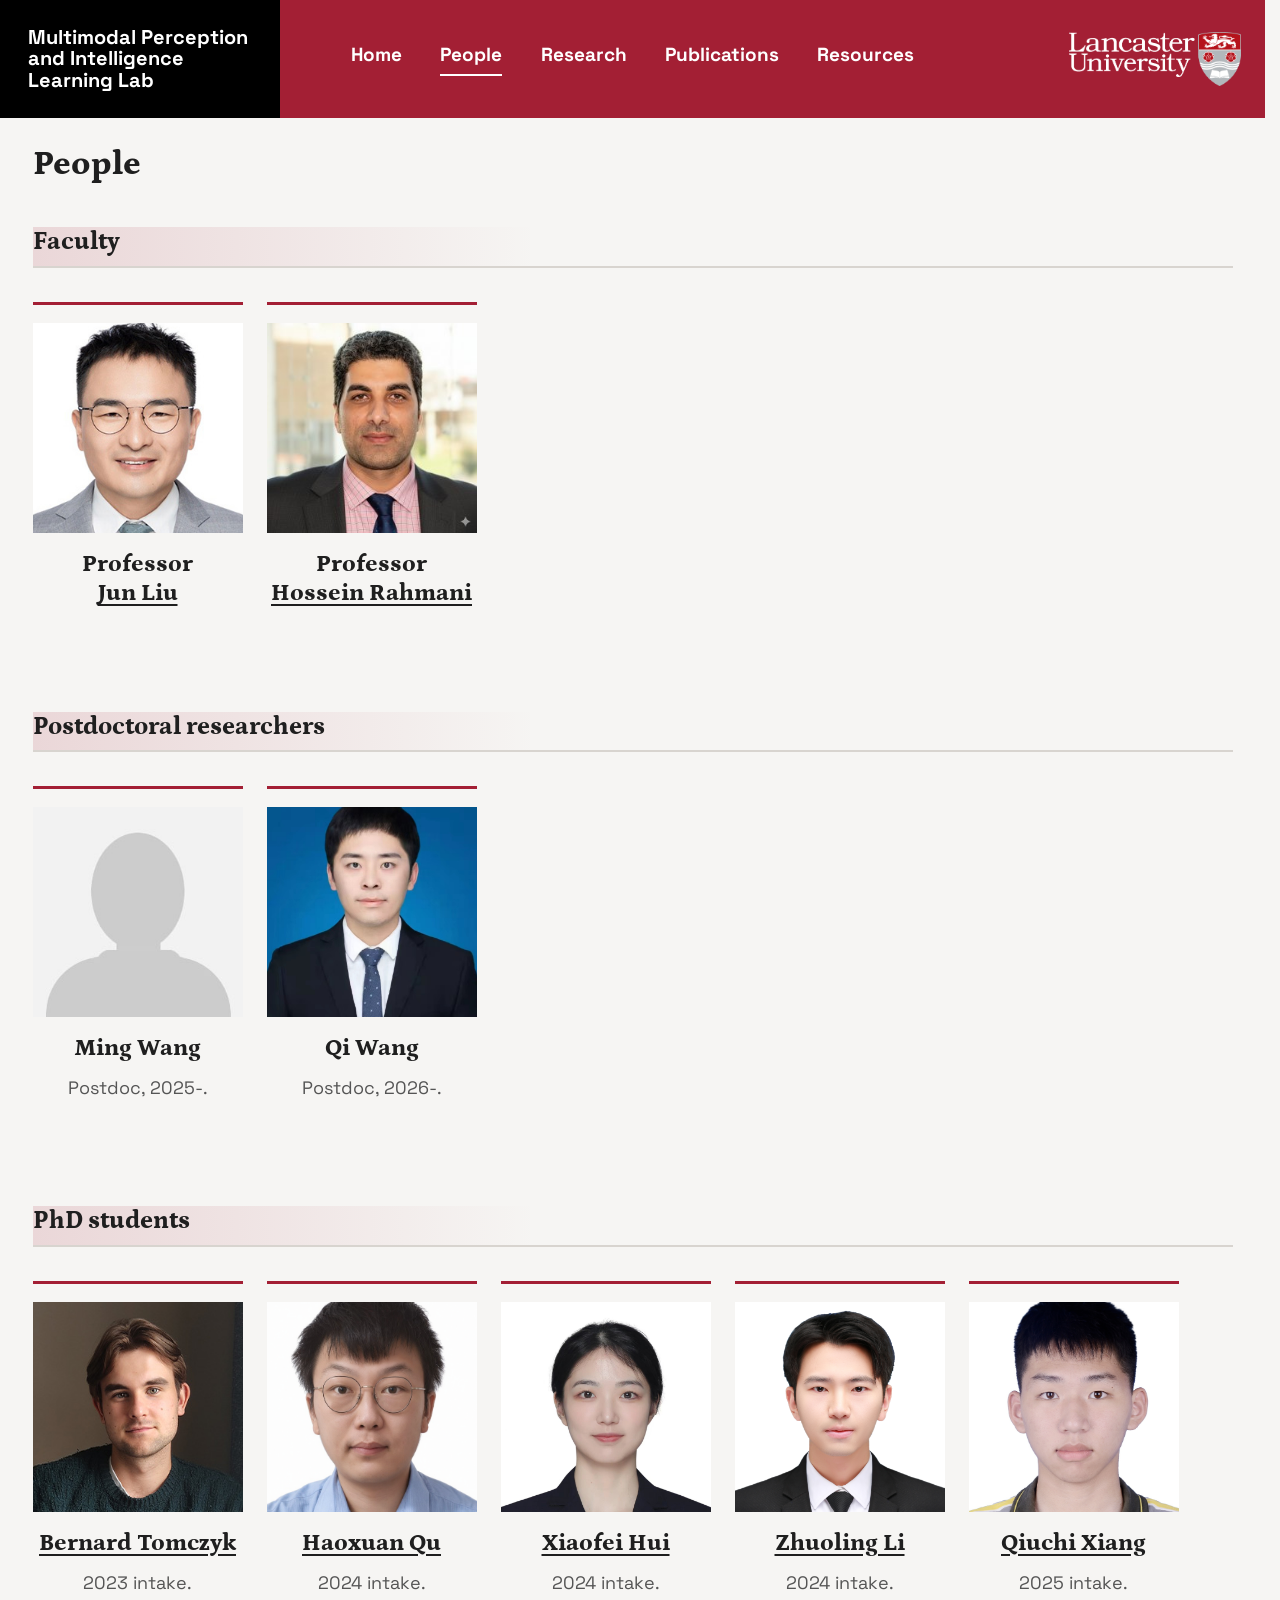
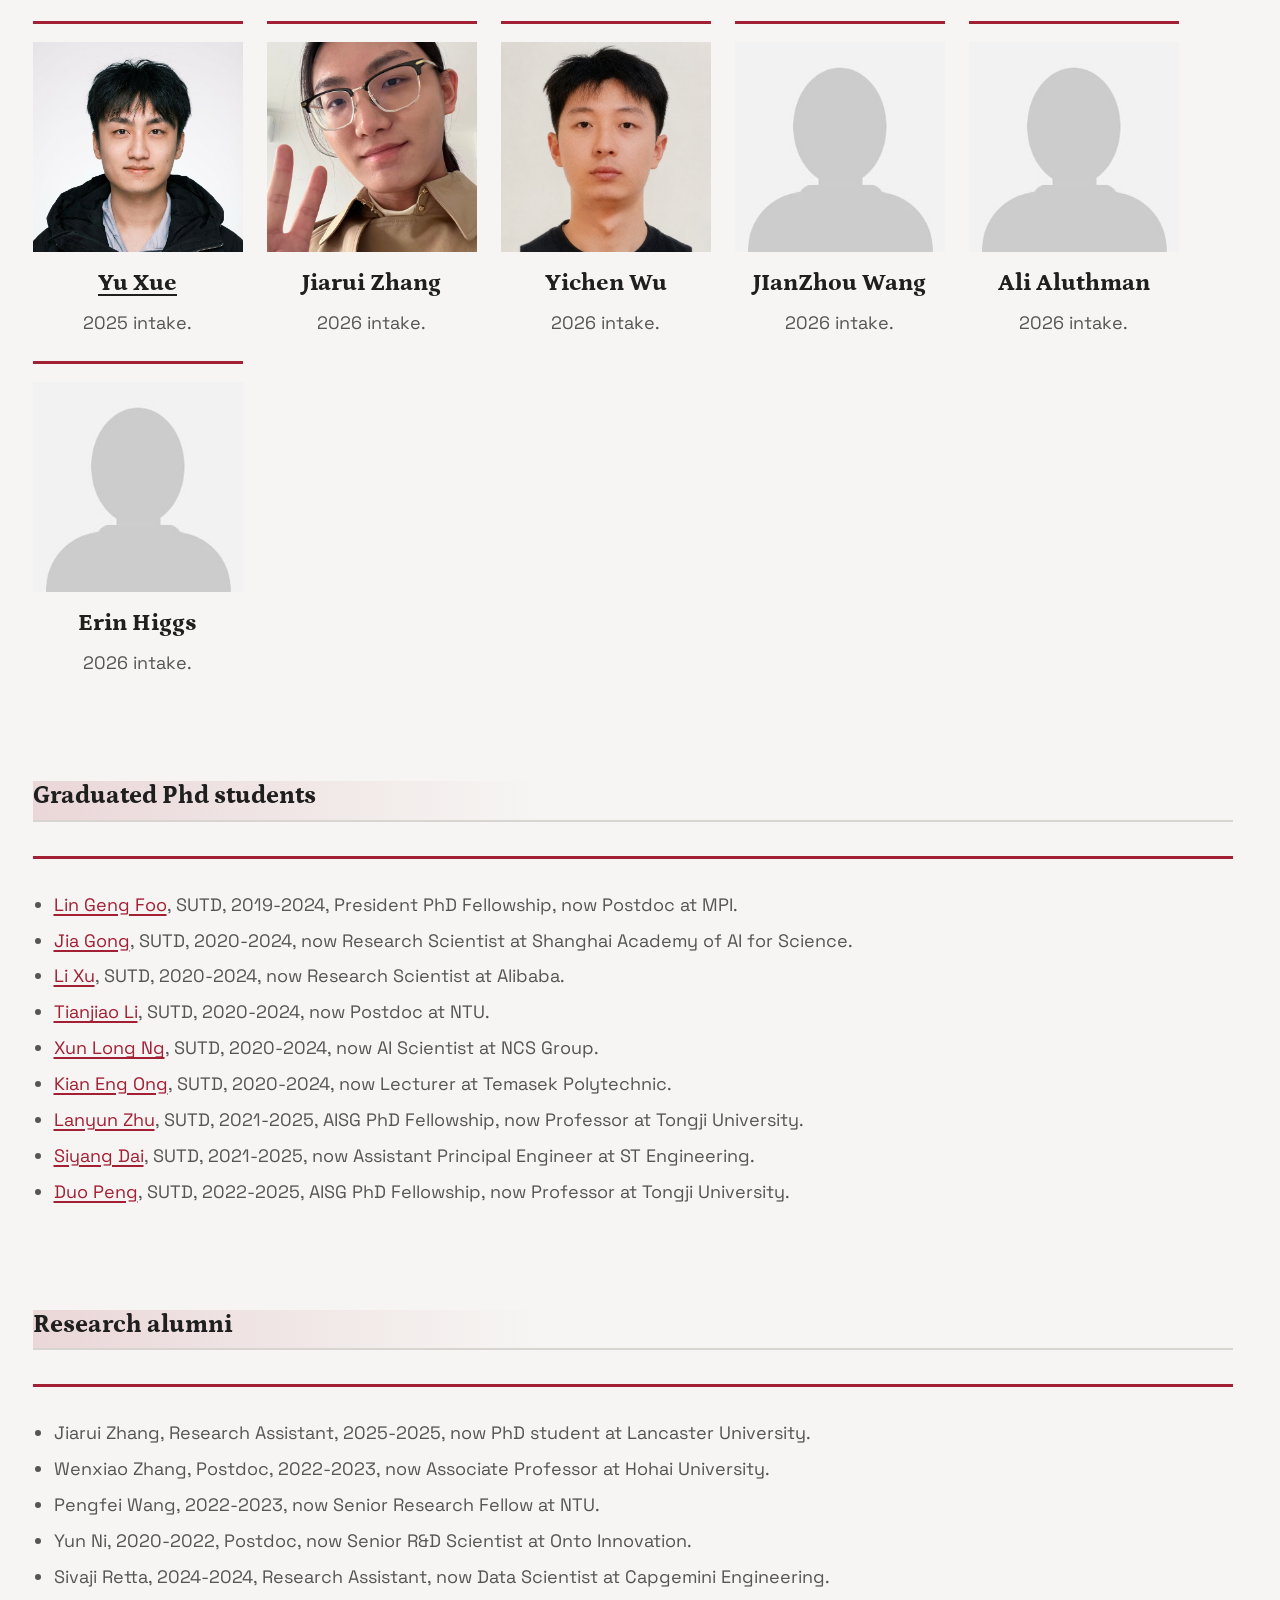
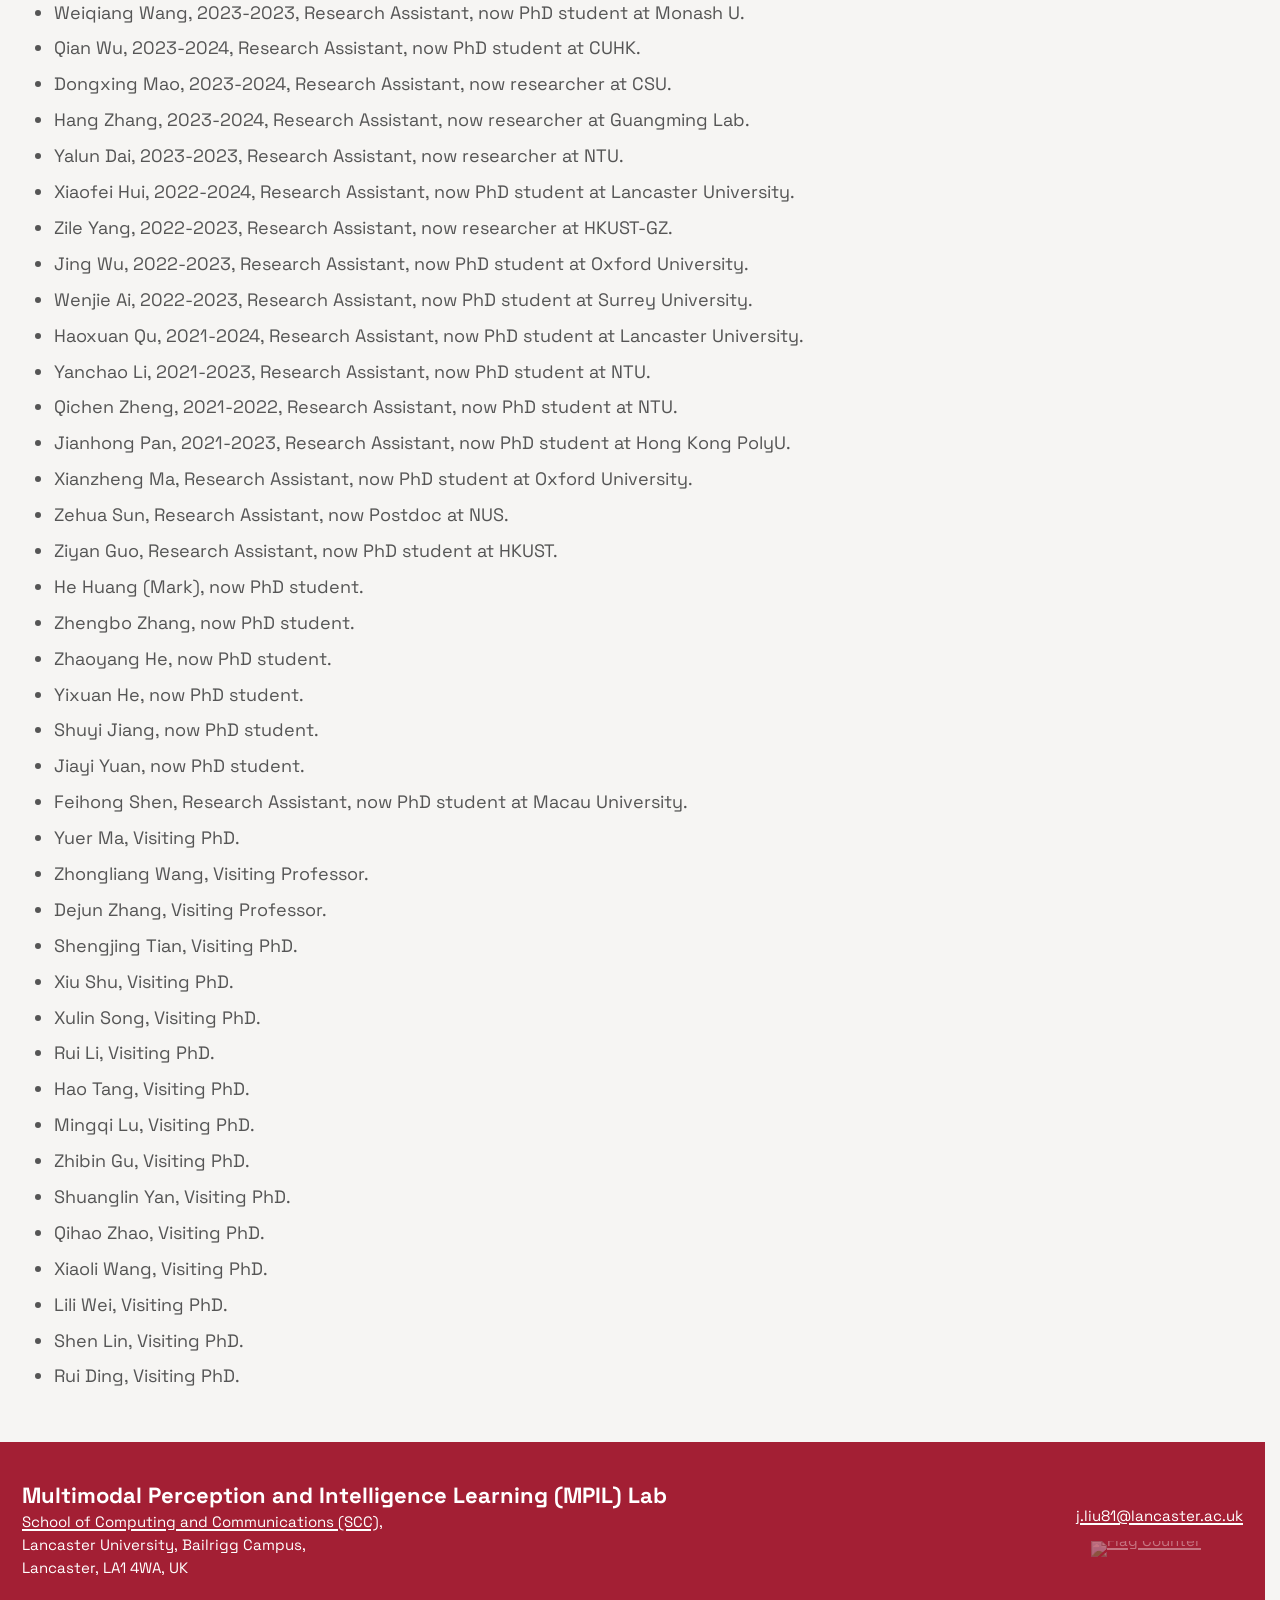
==== people/index.html @ ea6cdc06 "Simplify Research alumni institution labels" ====
<!DOCTYPE html>
<html lang="en">
<head>
  <meta charset="utf-8">
  <meta name="viewport" content="width=device-width, initial-scale=1">
  <title>People | Jun Liu Group</title>
  <meta name="description" content="Members of Jun Liu Group.">
  <link rel="stylesheet" href="../assets/site.css">
  <script defer src="../assets/site-nav.js"></script>
</head>
<body class="people-page" data-page="people">
  <header class="site-header"></header>

  <main>
    <section class="page-title">
      <div class="container">
        <h1>People</h1>
      </div>
    </section>

    <section class="people-content">
      <div class="container">
        <section class="section">
          <div class="section-head">
            <div>
              <h2>Faculty</h2>
            </div>
          </div>
          <div class="people-grid">
            <article class="profile"><img class="profile-photo" src="../assets/people/jun-liu.jpg" alt="Jun Liu"><h3><span class="faculty-title">Professor</span><br/><a href="https://mpil-lab.github.io/Jun-liu/" class="faculty-name">Jun Liu</a></h3></article>
            <article class="profile"><img class="profile-photo" src="../assets/people/Hossein-rahmani.png" alt="Professor Hossein Rahmani"><h3><span class="faculty-title">Professor</span><br/><a href="https://sites.google.com/view/rahmaniatlu" class="faculty-name">Hossein Rahmani</a></h3></article>
          </div>
        </section>

        <section class="section">
          <div class="section-head">
            <div>
              <h2>Postdoctoral researchers</h2>
            </div>
          </div>
          <div class="people-grid">
            <article class="profile"><img class="profile-photo" src="../assets/people/none.jpg" alt="Ming Wang"><h3>Ming Wang</h3><p>Postdoc, 2025-.</p></article>
            <article class="profile"><img class="profile-photo" src="../assets/people/qi-wang.jpg" alt="Qi Wang"><h3>Qi Wang</h3><p>Postdoc, 2026-.</p></article>
          </div>
        </section>

        <section class="section">
          <div class="section-head">
            <div>
              <h2>PhD students</h2>
            </div>
          </div>
          <div class="people-grid">
            <article class="profile"><img class="profile-photo" src="../assets/people/Bernard%20Tomczyk.jpg" alt="Bernard Tomczyk"><h3><a href="https://scholar.google.co.jp/citations?user=ZRLoJMoAAAAJ&amp;hl=zh-CN&amp;oi=sra">Bernard Tomczyk</a></h3><p>2023 intake.</p></article>
            <article class="profile"><img class="profile-photo" src="../assets/people/haoxuan-qu.png" alt="Haoxuan Qu"><h3><a href="https://scholar.google.com/citations?user=fR83-ycAAAAJ">Haoxuan Qu</a></h3><p>2024 intake.</p></article>
            <article class="profile"><img class="profile-photo" src="../assets/people/xiaofei-hui.jpeg" alt="Xiaofei Hui"><h3><a href="https://scholar.google.com/citations?user=JeEv__IAAAAJ">Xiaofei Hui</a></h3><p>2024 intake.</p></article>
            <article class="profile"><img class="profile-photo" src="../assets/people/zhuoling-li.png" alt="Zhuoling Li"><h3><a href="https://scholar.google.com/citations?user=9BAxU1MAAAAJ">Zhuoling Li</a></h3><p>2024 intake.</p></article>
            <article class="profile"><img class="profile-photo" src="../assets/people/qiuchi-xiang.png" alt="Qiuchi Xiang"><h3><a href="https://scholar.google.com/citations?hl=zh-CN&amp;user=TsSFijMAAAAJ&amp;view_op=list_works&amp;sortby=pubdate">Qiuchi Xiang</a></h3><p>2025 intake.</p></article>
            <article class="profile"><img class="profile-photo" src="../assets/people/yu-xue.png" alt="Yu Xue"><h3><a href="https://scholar.google.com/citations?user=NEq20UYAAAAJ&amp;hl=en">Yu Xue</a></h3><p>2025 intake.</p></article>
            <article class="profile"><img class="profile-photo" src="../assets/people/jiarui-zhang.jpg" alt="Jiarui Zhang"><h3>Jiarui Zhang</h3><p>2026 intake.</p></article>
            <article class="profile"><img class="profile-photo" src="../assets/people/yichen-wu.png" alt="Yichen Wu"><h3>Yichen Wu</h3><p>2026 intake.</p></article>
            <article class="profile"><img class="profile-photo" src="../assets/people/none.jpg" alt="JIanZhou Wang"><h3>JIanZhou Wang</h3><p>2026 intake.</p></article>
            <article class="profile"><img class="profile-photo" src="../assets/people/none.jpg" alt="Ali Aluthman"><h3>Ali Aluthman</h3><p>2026 intake.</p></article>
            <article class="profile"><img class="profile-photo" src="../assets/people/none.jpg" alt="Erin Higgs"><h3>Erin Higgs</h3><p>2026 intake.</p></article>
          </div>
        </section>

        <section class="section">
          <div class="section-head">
            <div>
              <h2>Graduated Phd students</h2>
            </div>
          </div>
          <article class="timeline">
            <ul class="content-list">
              <li><a href="https://scholar.google.com/citations?hl=zh-CN&amp;user=BDEOhasAAAAJ">Lin Geng Foo</a>, SUTD, 2019-2024, President PhD Fellowship, now Postdoc at MPI.</li>
              <li><a href="https://scholar.google.com/citations?hl=zh-CN&amp;user=ZV-ThegAAAAJ">Jia Gong</a>, SUTD, 2020-2024, now Research Scientist at Shanghai Academy of AI for Science.</li>
              <li><a href="https://scholar.google.com/citations?hl=zh-CN&amp;user=eZWXOqYAAAAJ">Li Xu</a>, SUTD, 2020-2024, now Research Scientist at Alibaba.</li>
              <li><a href="https://scholar.google.com/citations?hl=zh-CN&amp;user=so6xMg8AAAAJ">Tianjiao Li</a>, SUTD, 2020-2024, now Postdoc at NTU.</li>
              <li><a href="https://scholar.google.com/citations?hl=zh-CN&amp;user=7wcY9PYAAAAJ">Xun Long Ng</a>, SUTD, 2020-2024, now AI Scientist at NCS Group.</li>
              <li><a href="https://scholar.google.com/citations?hl=zh-CN&amp;user=3hLm8PoAAAAJ">Kian Eng Ong</a>, SUTD, 2020-2024, now Lecturer at Temasek Polytechnic.</li>
              <li><a href="https://scholar.google.com/citations?hl=zh-CN&amp;user=urOSnlQAAAAJ">Lanyun Zhu</a>, SUTD, 2021-2025, AISG PhD Fellowship, now Professor at Tongji University.</li>
              <li><a href="https://scholar.google.com/citations?hl=zh-CN&amp;user=AUlWRWAAAAAJ">Siyang Dai</a>, SUTD, 2021-2025, now Assistant Principal Engineer at ST Engineering.</li>
              <li><a href="https://scholar.google.com/citations?hl=zh-CN&amp;user=DixuxWQAAAAJ">Duo Peng</a>, SUTD, 2022-2025, AISG PhD Fellowship, now Professor at Tongji University.</li>
            </ul>
          </article>
        </section>

        <section class="section">
          <div class="section-head">
            <div>
              <h2>Research alumni</h2>
            </div>
          </div>
          <article class="timeline">
            <ul class="content-list">
              <li>Jiarui Zhang, Research Assistant, 2025-2025, now PhD student at Lancaster University.</li>
              <li>Wenxiao Zhang, Postdoc, 2022-2023, now Associate Professor at Hohai University.</li>
              <li>Pengfei Wang, 2022-2023, now Senior Research Fellow at NTU.</li>
              <li>Yun Ni, 2020-2022, Postdoc, now Senior R&amp;D Scientist at Onto Innovation.</li>
              <li>Sivaji Retta, 2024-2024, Research Assistant, now Data Scientist at Capgemini Engineering.</li>
              <li>Weiqiang Wang, 2023-2023, Research Assistant, now PhD student at Monash U.</li>
              <li>Qian Wu, 2023-2024, Research Assistant, now PhD student at CUHK.</li>
              <li>Dongxing Mao, 2023-2024, Research Assistant, now researcher at CSU.</li>
              <li>Hang Zhang, 2023-2024, Research Assistant, now researcher at Guangming Lab.</li>
              <li>Yalun Dai, 2023-2023, Research Assistant, now researcher at NTU.</li>
              <li>Xiaofei Hui, 2022-2024, Research Assistant, now PhD student at Lancaster University.</li>
              <li>Zile Yang, 2022-2023, Research Assistant, now researcher at HKUST-GZ.</li>
              <li>Jing Wu, 2022-2023, Research Assistant, now PhD student at Oxford University.</li>
              <li>Wenjie Ai, 2022-2023, Research Assistant, now PhD student at Surrey University.</li>
              <li>Haoxuan Qu, 2021-2024, Research Assistant, now PhD student at Lancaster University.</li>
              <li>Yanchao Li, 2021-2023, Research Assistant, now PhD student at NTU.</li>
              <li>Qichen Zheng, 2021-2022, Research Assistant, now PhD student at NTU.</li>
              <li>Jianhong Pan, 2021-2023, Research Assistant, now PhD student at Hong Kong PolyU.</li>
              <li>Xianzheng Ma, Research Assistant, now PhD student at Oxford University.</li>
              <li>Zehua Sun, Research Assistant, now Postdoc at NUS.</li>
              <li>Ziyan Guo, Research Assistant, now PhD student at HKUST.</li>
              <li>He Huang (Mark), now PhD student.</li>
              <li>Zhengbo Zhang, now PhD student.</li>
              <li>Zhaoyang He, now PhD student.</li>
              <li>Yixuan He, now PhD student.</li>
              <li>Shuyi Jiang, now PhD student.</li>
              <li>Jiayi Yuan, now PhD student.</li>
              <li>Feihong Shen, Research Assistant, now PhD student at Macau University.</li>
              <li>Yuer Ma, Visiting PhD.</li>
              <li>Zhongliang Wang, Visiting Professor.</li>
              <li>Dejun Zhang, Visiting Professor.</li>
              <li>Shengjing Tian, Visiting PhD.</li>
              <li>Xiu Shu, Visiting PhD.</li>
              <li>Xulin Song, Visiting PhD.</li>
              <li>Rui Li, Visiting PhD.</li>
              <li>Hao Tang, Visiting PhD.</li>
              <li>Mingqi Lu, Visiting PhD.</li>
              <li>Zhibin Gu, Visiting PhD.</li>
              <li>Shuanglin Yan, Visiting PhD.</li>
              <li>Qihao Zhao, Visiting PhD.</li>
              <li>Xiaoli Wang, Visiting PhD.</li>
              <li>Lili Wei, Visiting PhD.</li>
              <li>Shen Lin, Visiting PhD.</li>
              <li>Rui Ding, Visiting PhD.</li>
            </ul>
          </article>
        </section>
      </div>
    </section>
  </main>

  <footer class="site-footer">
    <div class="footer-inner">
      <span>
        <span class="footer-lab">Multimodal Perception and Intelligence Learning (MPIL) Lab</span><br>
        <a href="https://www.lancaster.ac.uk/scc/" target="_blank" rel="noopener noreferrer">School of Computing and Communications (SCC)</a>,<br>
        Lancaster University, Bailrigg Campus,<br>
        Lancaster, LA1 4WA, UK<br>
      </span>
      <div class="footer-actions">
        <a href="mailto:j.liu81@lancaster.ac.uk">j.liu81@lancaster.ac.uk</a>
        <a class="visitor-tracker" href="https://info.flagcounter.com/nKaK" target="_blank" rel="noopener noreferrer" aria-label="Site visitor flag counter">
          <img src="https://s01.flagcounter.com/mini/nKaK/bg_FFFFFF/txt_000000/border_CCCCCC/flags_0/" alt="Flag Counter">
        </a>
      </div>
    </div>
  </footer>
</body>
</html>
---- assets/site.css ----
:root {
  --ink: #3c3c3c;
  --heading: #25454c;
  --accent: #0f6f78;
  --accent-dark: #0b5960;
  --muted: #666f72;
  --pale: #f2f4f4;
  --line: #e2e6e7;
  --paper: #ffffff;
}

* {
  box-sizing: border-box;
}

html {
  scroll-behavior: smooth;
  overflow-y: scroll;
  scrollbar-gutter: stable;
}

body {
  margin: 0;
  color: var(--ink);
  background: var(--paper);
  font-family: "Open Sans", "Helvetica Neue", Arial, sans-serif;
  font-size: 18px;
  line-height: 1.55;
}

a {
  color: var(--accent-dark);
  text-decoration: none;
}

a:hover {
  text-decoration: underline;
}

img {
  display: block;
  max-width: 100%;
}

.site-header {
  background: #a31f34;
  min-height: 92px;
}

.nav {
  width: min(1480px, calc(100% - 44px));
  min-height: 92px;
  height: 92px;
  margin: 0 auto;
  display: flex;
  align-items: flex-start;
  justify-content: space-between;
  gap: 36px;
  padding-top: 22px;
}

.brand {
  color: #fff;
  font-size: 34px;
  font-weight: 800;
  line-height: 1;
}

.brand span {
  display: block;
  width: 28px;
  height: 28px;
  margin-top: 5px;
  border: 2px solid #fff;
  transform: rotate(45deg);
}

.site-header .nav > a,
.site-header .nav-links a {
  background: transparent !important;
  border: 0 !important;
  box-shadow: none !important;
}

.nav-links {
  display: flex;
  flex-wrap: wrap;
  justify-content: flex-end;
  gap: 4px 18px;
  padding-top: 2px;
  color: #fff;
  font-size: 18px;
}

.nav-links a {
  display: inline-flex;
  position: relative;
  min-height: 34px;
  height: 34px;
  align-items: center;
  padding: 0 0 8px;
  border: 0 !important;
  background: transparent !important;
  box-shadow: none !important;
  color: rgba(255, 255, 255, 0.82);
  text-decoration: none;
  transition: color 180ms ease;
}

.nav-links a::after {
  content: "";
  position: absolute;
  right: 0;
  bottom: 0;
  left: 0;
  height: 2px;
  background: #fff;
  transform: scaleX(0);
  transform-origin: center;
  transition: transform 180ms ease;
}

.nav-links a[aria-current="page"] {
  background: transparent !important;
  border: 0 !important;
  box-shadow: none !important;
  color: #fff;
  font-weight: 700;
}

.nav-links a[aria-current="page"]::after {
  transform: scaleX(1);
}

.nav-links a:hover {
  background: transparent !important;
  border: 0 !important;
  box-shadow: none !important;
  color: #fff;
  text-decoration: none;
}

.nav-links a:hover::after {
  transform: scaleX(1);
}

.container {
  width: min(1200px, calc(100% - 64px));
  margin: 0 auto;
}

.hero {
  display: grid;
  grid-template-columns: 1.45fr 1fr;
  align-items: center;
  gap: 86px;
  padding: 22px 0 58px;
}

.hero-text {
  padding-top: 18px;
}

.eyebrow {
  margin: 0 0 8px;
  color: var(--accent-dark);
  font-size: 15px;
  font-weight: 700;
}

h1,
h2,
h3 {
  margin: 0;
  color: var(--heading);
  line-height: 1.22;
  font-weight: 700;
}

h1 {
  font-size: 30px;
  color: var(--accent-dark);
}

h2 {
  font-size: 29px;
  color: var(--accent-dark);
}

h3 {
  font-size: 24px;
}

.lead {
  max-width: 820px;
  margin: 25px 0 0;
  color: var(--ink);
}

.join-note {
  margin-top: 26px;
}

.hero-visual img {
  width: 100%;
  aspect-ratio: 1.6 / 1;
  object-fit: cover;
}

.feature {
  display: grid;
  grid-template-columns: 0.72fr 1fr;
  gap: 28px;
  align-items: start;
  padding: 54px 0 66px;
}

.feature img {
  width: 100%;
  aspect-ratio: 1.8 / 1;
  object-fit: cover;
}

.feature-copy {
  padding: 2px 0 0;
}

.feature-copy p {
  margin: 24px 0 0;
}

.inline-links {
  display: flex;
  flex-wrap: wrap;
  gap: 14px;
  margin-top: 2px;
}

.carousel-dots {
  display: flex;
  justify-content: center;
  gap: 9px;
  margin: 4px 0 48px;
}

.carousel-dots span {
  width: 13px;
  height: 13px;
  border-radius: 50%;
  background: var(--accent-dark);
  opacity: 0.95;
}

.carousel-dots span:nth-child(5) {
  opacity: 0.65;
}

.band {
  background: var(--pale);
  padding: 52px 0 66px;
}

.section {
  padding: 52px 0;
}

.section-head {
  margin-bottom: 34px;
}

.section-head p {
  max-width: none;
  margin: 24px 0 0;
}

.image-row {
  display: grid;
  grid-template-columns: repeat(3, 1fr);
  gap: 26px;
}

.image-row img {
  width: 100%;
  aspect-ratio: 1.34 / 1;
  object-fit: cover;
}

.grid {
  display: grid;
  grid-template-columns: repeat(3, 1fr);
  gap: 26px;
}

.grid.two {
  grid-template-columns: repeat(2, 1fr);
}

.card,
.profile,
.paper,
.grant,
.timeline {
  border-top: 3px solid var(--line);
  background: transparent;
}

.card img {
  width: 100%;
  aspect-ratio: 1.5 / 1;
  object-fit: cover;
  margin-bottom: 18px;
}

.card-body,
.profile,
.paper,
.grant,
.timeline {
  padding: 18px 0 0;
}

.card p,
.profile p,
.paper p,
.grant p,
.timeline p {
  margin: 12px 0 0;
  color: var(--muted);
}

.paper,
.grant,
.timeline,
.profile {
  padding-bottom: 24px;
}

.venue,
.grant .meta,
.paper .venue {
  display: block;
  margin-bottom: 8px;
  color: var(--accent-dark);
  font-size: 14px;
  font-weight: 700;
  text-transform: uppercase;
}

.tag-list,
.link-list,
.actions {
  display: flex;
  flex-wrap: wrap;
  gap: 12px;
  margin-top: 18px;
}

.button {
  color: var(--accent-dark);
  font-weight: 700;
}

.button::after {
  content: " →";
}

.button.secondary {
  color: var(--accent-dark);
}

.page-title {
  padding: 42px 0 34px;
  background: var(--pale);
}

.page-title p {
  max-width: 960px;
  margin: 18px 0 0;
}

.people-grid {
  display: grid;
  grid-template-columns: repeat(4, 1fr);
  gap: 24px;
}

.avatar {
  display: none;
}

.profile-photo {
  display: block;
  width: 100%;
  aspect-ratio: 1 / 1;
  margin-bottom: 16px;
  background: var(--line);
  object-fit: cover;
}

.columns {
  display: grid;
  grid-template-columns: 0.7fr 1.3fr;
  gap: 42px;
  align-items: start;
}

.side-box {
  border-top: 3px solid var(--accent);
  background: var(--pale);
  padding: 24px;
}

.side-box dl {
  margin: 0;
}

.side-box dt {
  margin-top: 18px;
  color: var(--heading);
  font-weight: 700;
}

.side-box dt:first-child {
  margin-top: 0;
}

.side-box dd {
  margin: 4px 0 0;
  color: var(--muted);
}

.content-list {
  margin: 14px 0 0;
  padding-left: 21px;
  color: var(--muted);
}

.content-list li + li {
  margin-top: 8px;
}

body.research-page {
  --paper: #ffffff;
  background:
    linear-gradient(135deg, var(--accent) 0 34px, transparent 34px) top left / 112px 112px no-repeat,
    linear-gradient(315deg, var(--accent-hot) 0 28px, transparent 28px) top right / 96px 96px no-repeat,
    var(--paper);
}

body.publication-page {
  background: #f3f4f4;
}

.publication-main {
  width: min(1200px, calc(100% - 64px));
  margin: 0 auto;
  padding: 26px 0 72px;
}

.publication-heading {
  margin: 0 12px 24px;
}

.publication-heading h1 {
  color: var(--accent-dark);
  font-size: 30px;
}

.publication-heading p {
  margin: 10px 0 0;
  color: var(--muted);
  font-size: 17px;
  font-style: italic;
}

.publication-search-wrap {
  margin-bottom: 20px;
}

.publication-search {
  width: 100%;
  height: 58px;
  border: 0;
  border-radius: 999px;
  background: #fff;
  color: var(--ink);
  font: inherit;
  font-size: 19px;
  outline: none;
  padding: 0 26px;
}

.publication-search:focus {
  box-shadow: 0 0 0 2px rgba(15, 111, 120, 0.28);
}

.publication-search::placeholder {
  color: #7b8284;
}

.publication-note {
  margin: 18px 0 0 12px;
  color: var(--muted);
  font-size: 16px;
  font-style: italic;
}

.publication-year-group {
  margin-top: 30px;
}

.publication-year-group:first-of-type {
  margin-top: 18px;
}

.publication-year {
  margin: 0 12px 19px;
  padding-bottom: 8px;
  border-bottom: 1px solid #dde2e3;
  color: var(--accent-dark);
  font-size: 25px;
}

.publication-list {
  list-style: none;
  margin: 0;
  padding: 0 12px;
}

.publication-list-wrap {
  counter-reset: publication-index;
}

.publication-item {
  margin: 0 0 26px;
  counter-increment: publication-index;
}

.publication-item[hidden] {
  counter-increment: none;
}

.publication-item p {
  max-width: 1400px;
  margin: 0;
  color: #4b4f50;
  font-size: 17px;
  line-height: 1.42;
}

.publication-title {
  color: #3d4243;
  font-weight: 700;
}

.publication-title::before {
  content: counter(publication-index) ". ";
  color: #6b7173;
  font-weight: 700;
  margin-right: 8px;
}

.funding-page .publication-title::before {
  content: none;
  margin-right: 0;
}

.publication-item .publication-authors {
  margin-top: 2px;
}

.publication-item .publication-venue {
  margin-top: 2px;
  font-style: italic;
}

.publication-item mark {
  border-radius: 3px;
  background: #f3c7cf;
  color: inherit;
  padding: 0 2px;
}

.publication-empty {
  margin: 32px 12px 0;
  color: var(--muted);
  font-size: 18px;
}

.publication-empty[hidden] {
  display: none;
}

.screen-reader-only {
  position: absolute;
  width: 1px;
  height: 1px;
  padding: 0;
  margin: -1px;
  overflow: hidden;
  clip: rect(0, 0, 0, 0);
  white-space: nowrap;
  border: 0;
}

.site-footer {
  border-top: 1px solid var(--line);
  background: #fff;
  color: var(--muted);
}

.footer-inner {
  width: min(1480px, calc(100% - 44px));
  margin: 0 auto;
  padding: 16px 0;
  display: flex;
  justify-content: space-between;
  text-align: left;
  align-items: center;
  gap: 20px;
  font-size: 15px;
}

.footer-lab {
  display: inline-block;
  font-size: 22px;
  font-weight: 700;
  line-height: 1.2;
}

.footer-actions {
  display: flex;
  flex-direction: column;
  align-items: flex-end;
  gap: 14px;
}

.visitor-tracker {
  display: inline-flex;
  line-height: 0;
  opacity: 0.38;
  transition: opacity 160ms ease, filter 160ms ease;
  filter: grayscale(0.25);
}

.visitor-tracker:hover,
.visitor-tracker:focus {
  opacity: 0.82;
  filter: grayscale(0);
  text-decoration: none;
}

.visitor-tracker img {
  display: block;
  width: 152px;
  height: auto;
}

@media (max-width: 980px) {
  .nav {
    min-height: auto;
    flex-direction: column;
    padding-bottom: 22px;
  }

  .nav-links {
    justify-content: flex-start;
  }

  .hero,
  .feature,
  .columns,
  .grid,
  .grid.two {
    grid-template-columns: 1fr;
    gap: 28px;
  }

  .image-row,
  .people-grid {
    grid-template-columns: repeat(2, 1fr);
  }
}

@media (max-width: 640px) {
  body {
    font-size: 16px;
  }

  .container,
  .nav,
  .publication-main,
  .footer-inner {
    width: calc(100% - 28px);
  }

  .nav-links a {
    padding: 0 10px;
    font-size: 15px;
  }

  h1 {
    font-size: 26px;
  }

  h2 {
    font-size: 25px;
  }

  .hero {
    padding-top: 12px;
  }

  .image-row,
  .people-grid {
    grid-template-columns: 1fr;
  }

  .footer-inner {
    flex-direction: column;
  }

  .footer-actions {
    align-items: center;
    gap: 12px;
  }

  .publication-main {
    padding-top: 20px;
  }

  .publication-search {
    height: 52px;
    font-size: 17px;
    padding: 0 20px;
  }

  .publication-list {
    padding: 0 4px;
  }

  .publication-item p {
    font-size: 16px;
  }
}

@font-face {
  font-family: "CocoSpace";
  src: url("fonts/SpaceGrotesk_wght_.ttf") format("truetype");
  font-weight: 300 700;
}

@font-face {
  font-family: "CocoSerif";
  src: url("fonts/Petrona_wght_.ttf") format("truetype");
  font-weight: 300 800;
}

body {
  --ink: #171717;
  --heading: #111111;
  --accent: #a31f34;
  --accent-dark: #7f1828;
  --accent-hot: #cf4d62;
  --accent-blue: #8ed1fc;
  --accent-green: #7bdcb5;
  --accent-peach: #fbe7dd;
  --muted: #444;
  --pale: #f2f0ef;
  --line: #111;
  --paper: #fffaf0;
  background:
    linear-gradient(90deg, rgba(163, 31, 52, 0.18) 0 18%, transparent 18% 100%),
    linear-gradient(180deg, var(--pale) 0 520px, #fff 520px 100%);
  color: var(--ink);
  font-family: "CocoSpace", "Helvetica Neue", Arial, sans-serif;
}

a {
  color: var(--accent);
  text-decoration: underline;
  text-decoration-thickness: 2px;
  text-underline-offset: 0.18em;
}

a:hover {
  color: var(--heading);
}

.site-header {
  background: #111;
  border-bottom: 4px solid var(--accent);
}

.nav {
  min-height: 96px;
  align-items: stretch;
  padding-top: 0;
  height: 96px;
}

.brand {
  display: flex;
  min-width: 280px;
  height: 96px;
  align-items: center;
  padding: 24px 34px;
  background: var(--accent);
  color: #fff;
  font-size: 28px;
  text-decoration: none;
}

.brand span {
  display: none;
}

.nav-links {
  padding-top: 0;
  color: #fff;
  font-size: 17px;
}

.nav-links a {
  min-height: 96px;
  padding: 0 20px;
  border-left: 2px solid #333;
  color: #fff;
  text-decoration: none;
}

.nav-links a[aria-current="page"] {
  background: var(--accent-hot);
  border-left-color: var(--accent-hot);
  border-right: 2px solid var(--accent-hot);
  color: #111;
}

.nav-links a:hover {
  background: var(--accent-blue);
  color: #111;
}

h1,
h2,
h3 {
  color: var(--heading);
  font-family: "CocoSerif", Georgia, serif;
  font-weight: 800;
}

h1,
.publication-heading h1 {
  font-size: 38px;
  color: var(--heading);
}

h2 {
  font-size: 32px;
  color: var(--heading);
}

.eyebrow,
.venue,
.grant .meta,
.paper .venue {
  color: var(--accent);
}

.hero {
  gap: 0;
  margin-top: 34px;
  border: 3px solid var(--line);
  background: linear-gradient(90deg, var(--accent-hot) 0 58%, var(--accent-blue) 58% 100%);
  padding: 0;
}

.hero-text {
  padding: 48px;
}

.lead {
  font-size: 20px;
}

.hero-visual img {
  border-left: 3px solid var(--line);
}

.feature {
  gap: 0;
  margin: 48px auto 64px;
  border: 3px solid var(--line);
  background: #fff;
  padding: 0;
}

.feature img {
  border-right: 3px solid var(--line);
}

.feature-copy {
  padding: 34px 36px;
}

.carousel-dots span {
  border-radius: 0;
  background: var(--accent);
}

.band {
  background: linear-gradient(90deg, var(--accent) 0 22%, var(--accent-green) 22% 100%);
  border-top: 3px solid var(--line);
  border-bottom: 3px solid var(--line);
}

.page-title {
  background: linear-gradient(90deg, var(--accent-blue) 0 62%, var(--accent-hot) 62% 100%);
  border-bottom: 3px solid var(--line);
}

.card,
.profile,
.paper,
.grant,
.timeline {
  border: 3px solid var(--line);
  background: #fff;
}

.card-body,
.profile,
.paper,
.grant,
.timeline {
  padding: 20px;
}

.grid > *:nth-child(3n + 1),
.people-grid > *:nth-child(4n + 1) {
  background: var(--accent-peach);
}

.grid > *:nth-child(3n + 2),
.people-grid > *:nth-child(4n + 2) {
  background: #fff;
}

.grid > *:nth-child(3n),
.people-grid > *:nth-child(4n + 3) {
  background: var(--accent-blue);
}

.people-grid > *:nth-child(4n) {
  background: var(--accent-green);
}

.side-box {
  border: 3px solid var(--line);
  background: var(--accent-hot);
}

body.publication-page {
  background:
    linear-gradient(90deg, var(--accent-blue) 0 13%, transparent 13% 100%),
    linear-gradient(180deg, var(--pale) 0 240px, #fff 240px 100%);
}

.publication-search {
  border: 3px solid var(--line);
  border-radius: 0;
  background: var(--accent-hot);
}

.publication-search:focus {
  box-shadow: 6px 6px 0 var(--accent);
}

.publication-year {
  display: inline-block;
  padding: 8px 14px;
  border: 3px solid var(--line);
  background: var(--accent-green);
  color: var(--heading);
}

.publication-item {
  margin-bottom: 18px;
  border: 3px solid var(--line);
  background: #fff;
  padding: 18px 20px;
}

.publication-item:nth-child(3n + 2) {
  background: var(--accent-peach);
}

.publication-item:nth-child(3n) {
  background: #eef8f3;
}

.publication-item p,
.publication-title {
  color: var(--ink);
}

.publication-title::before {
  color: var(--accent);
}

.publication-item mark {
  border-radius: 0;
  background: var(--accent-hot);
}

.site-footer {
  border-top: 4px solid var(--accent);
  background: #111;
  color: #fff;
}

.site-footer a {
  color: var(--accent-hot);
}

@media (max-width: 980px) {
  .nav {
    align-items: stretch;
    gap: 0;
    height: 72px;
  }

  .brand,
  .nav-links a {
    min-height: 72px;
    height: 72px;
  }

  .hero,
  .feature {
    background: var(--accent-hot);
  }

  .hero-visual img,
  .feature img {
    border-left: 0;
    border-right: 0;
    border-top: 3px solid var(--line);
  }
}

body {
  --ink: #242424;
  --heading: #1f1f1f;
  --accent: #a31f34;
  --accent-dark: #8f1b2e;
  --accent-hot: #cf4d62;
  --muted: #555;
  --pale: #f2f0ef;
  --line: #d8d4cf;
  --paper: #ffffff;
  background:
    linear-gradient(135deg, var(--accent) 0 34px, transparent 34px) top left / 112px 112px no-repeat,
    linear-gradient(315deg, var(--accent-hot) 0 28px, transparent 28px) top right / 96px 96px no-repeat,
    var(--paper);
  color: var(--ink);
  font-family: "CocoSpace", "Helvetica Neue", Arial, sans-serif;
}

body a {
  color: var(--accent);
  text-decoration: underline;
  text-decoration-thickness: 1.5px;
  text-underline-offset: 0.16em;
}

body a:hover {
  text-decoration: underline;
}

body .site-header {
  background: var(--accent);
  border-bottom: 4px solid var(--accent);
}

body .nav {
  min-height: 92px;
  align-items: stretch;
  justify-content: flex-start;
  gap: 0;
  padding-top: 0;
}

body .brand {
  display: flex;
  min-width: 120px;
  align-items: center;
  padding: 0 24px;
  background: var(--accent-dark);
  color: #fff;
  font-size: 38px;
  text-decoration: none;
}

body .brand span {
  display: none;
}

body .nav-links {
  padding-top: 0;
  color: #fff;
  font-size: 17px;
}

body .nav-links a {
  min-height: 92px;
  padding: 0 18px;
  border-left: 2px solid rgba(255, 255, 255, 0.2);
  color: #fff;
  text-decoration: none;
}

body .nav-links a[aria-current="page"] {
  background: var(--accent-dark);
  border-left-color: rgba(255, 255, 255, 0.2);
  border-right: 2px solid rgba(255, 255, 255, 0.2);
  color: #fff;
}

body .nav-links a:hover {
  background: var(--accent-hot);
  color: #fff;
}

body h1,
body h2,
body h3 {
  color: var(--heading);
  font-family: "CocoSerif", Georgia, serif;
  font-weight: 800;
}

body h1,
body .publication-heading h1 {
  color: var(--heading);
  font-size: 34px;
}

body h2 {
  color: var(--heading);
  font-size: 30px;
}

body .page-title {
  position: relative;
  background: var(--pale);
  border-bottom: 1px solid var(--line);
}

body .page-title::after {
  content: "";
  position: absolute;
  right: 44px;
  bottom: -18px;
  width: 160px;
  height: 36px;
  background: linear-gradient(90deg, var(--accent) 0 50%, var(--accent-hot) 50% 100%);
}

body .card,
body .profile,
body .paper,
body .grant,
body .timeline {
  border: 0;
  border-top: 3px solid var(--accent);
  background: transparent;
}

body .card-body,
body .profile,
body .paper,
body .grant,
body .timeline {
  padding: 18px 0 0;
}

body .side-box {
  border: 0;
  border-top: 4px solid var(--accent);
  background: var(--pale);
}

body.publication-page {
  background:
    linear-gradient(135deg, var(--accent) 0 34px, transparent 34px) top left / 112px 112px no-repeat,
    linear-gradient(315deg, var(--accent-hot) 0 28px, transparent 28px) top right / 96px 96px no-repeat,
    #f6f5f3;
}

body .publication-search {
  border: 2px solid var(--line);
  border-radius: 0;
  background: #fff;
}

body .publication-search:focus {
  box-shadow: 4px 4px 0 var(--accent-hot);
}

body .publication-year {
  display: block;
  padding: 0 0 8px;
  border: 0;
  border-bottom: 2px solid var(--line);
  background: linear-gradient(90deg, rgba(163, 31, 52, 0.14), transparent 42%);
  color: var(--heading);
}

body .publication-item {
  margin: 0 0 26px;
  border: 0;
  background: transparent;
  padding: 0;
}

body .publication-item:nth-child(3n + 2),
body .publication-item:nth-child(3n) {
  background: transparent;
}

body .publication-item p {
  color: #4b4f50;
}

body .publication-title {
  color: #3d4243;
}

body .publication-title::before {
  color: var(--accent);
}

body .publication-item mark {
  border-radius: 3px;
  background: #f3c7cf;
}

body .site-footer {
  border-top: 4px solid var(--accent);
  background: var(--accent);
  color: #fff;
}

body .site-footer a {
  color: #fff;
}

body .nav {
  justify-content: flex-start;
  gap: 0;
  height: 96px;
}

.lancaster-logo {
  display: flex;
  min-height: 92px;
  align-items: center;
  gap: 12px;
  padding: 0 24px;
  margin-left: auto;
  background: var(--accent);
  color: #fff;
  text-decoration: none;
  border-right: 2px solid rgba(255, 255, 255, 0.2);
}

.lancaster-logo img {
  display: block;
  width: 172px;
  max-width: 100%;
  height: auto;
  background: transparent;
}

body.research-page {
  --paper: #fffaf0;
  background:
    linear-gradient(135deg, var(--accent) 0 34px, transparent 34px) top left / 112px 112px no-repeat,
    linear-gradient(315deg, var(--accent-hot) 0 28px, transparent 28px) top right / 96px 96px no-repeat,
    var(--paper);
}

.lancaster-mark {
  display: inline-flex;
  width: 44px;
  height: 44px;
  align-items: center;
  justify-content: center;
  background: var(--accent);
  color: #fff;
  font-weight: 800;
  line-height: 1;
}

.lancaster-wordmark {
  max-width: 128px;
  color: var(--heading);
  font-size: 15px;
  font-weight: 800;
  line-height: 1.12;
}

.home-description {
  max-width: 1200px;
  padding-top: 62px;
}

.home-description p {
  max-width: 980px;
  margin: 0;
  color: var(--ink);
  font-size: 20px;
  line-height: 1.72;
}

body.pi-page .pi-content,
body.people-page .people-content {
  background: var(--pale);
}

body.people-page {
  background: #f6f5f3;
}

body.people-page .page-title,
body.people-page .people-content {
  background: transparent;
  border-bottom: 0;
}

body.people-page .page-title {
  padding-top: 26px;
  padding-bottom: 24px;
}

body.people-page .people-content .section:first-of-type {
  padding-top: 18px;
}

body.people-page .people-content .section-head h2 {
  display: block;
  margin: 0 0 8px;
  padding: 0 0 8px;
  border: 0;
  border-bottom: 2px solid var(--line);
  background: linear-gradient(90deg, rgba(163, 31, 52, 0.14), transparent 42%);
  color: var(--heading);
  font-size: 25px;
}

body.people-page .people-content .section-head p {
  max-width: none;
  margin: 24px 12px 0 12px;
}

body.people-page .page-title .container,
body.people-page .people-content .container {
  width: min(1200px, calc(100% - 64px));
}

body.people-page .people-grid {
  display: flex;
  flex-wrap: wrap;
  gap: 24px;
  justify-content: flex-start;
}

body.people-page .profile {
  flex: 0 0 210px;
}

body.people-page .profile-photo {
  aspect-ratio: 1 / 1;
}

body.people-page .profile h3,
body.people-page .profile p {
  text-align: center;
}

body.people-page .people-grid > *,
body.people-page .grid > *,
body.people-page .profile,
body.people-page .timeline {
  background: transparent;
}

body.people-page .profile h3 a {
  text-decoration: underline;
  color: var(--heading);
}

body.people-page .profile h3 a:hover {
  text-decoration: underline;
  color: var(--heading);
}

body.people-page .profile h3 .faculty-title {
  text-decoration: none;
}

@media (max-width: 980px) {
  body.people-page .people-grid {
    grid-template-columns: repeat(2, minmax(0, 210px));
  }
}

@media (max-width: 640px) {
  body.people-page .people-grid {
    grid-template-columns: minmax(0, 210px);
  }
}

body.pi-page .page-title::after,
body.people-page .page-title::after {
  display: none;
}

body.pi-page {
  background: #f2f0ef;
}

body.pi-page .site-header {
  border-bottom: 1px solid #d8dcdd;
}

.pi-profile {
  padding: 78px 0 92px;
}

.pi-profile-inner {
  width: min(1200px, calc(100% - 64px));
}

.pi-profile h1 {
  color: #0c1517;
  font-size: clamp(38px, 4vw, 58px);
  line-height: 1.05;
  letter-spacing: -0.04em;
}

.pi-main-grid {
  display: grid;
  grid-template-columns: 320px minmax(0, 1fr);
  gap: 72px;
  align-items: start;
  margin-top: 52px;
}

.pi-portrait {
  max-width: 300px;
  margin: 0 0 26px;
}

.pi-portrait img {
  width: 100%;
  height: auto;
  background: #dde3e4;
}

.pi-details {
  max-width: 760px;
  color: #0c1517;
  font-size: 16px;
  line-height: 1.35;
}

.pi-details p {
  margin: 0;
}

.pi-details p + p {
  margin-top: 4px;
}

.pi-details a,
.pi-bio a {
  color: var(--accent);
  text-decoration: underline;
  text-underline-offset: 2px;
}

.pi-rule {
  display: none;
  width: min(860px, calc(100% - 80px));
  margin: 58px auto 52px;
  border: 0;
  border-top: 1px solid var(--accent);
}

.pi-bio {
  max-width: 760px;
  padding-top: 3px;
}

.pi-bio h2 {
  color: #0c1517;
  font-size: clamp(29px, 2.7vw, 40px);
  letter-spacing: -0.03em;
}

.pi-bio p {
  margin: 28px 0 0;
  color: #111b1d;
  font-size: 18px;
  line-height: 1.62;
}

@media (max-width: 640px) {
  body.people-page .page-title .container,
  body.people-page .people-content .container {
    width: min(100% - 28px, 1460px);
  }

  .lancaster-logo,
  .brand,
  .nav-links a {
    min-height: 64px;
    height: 64px;
  }

  .nav,
  body .nav {
    height: 64px;
  }

  .lancaster-logo {
    width: 100%;
    border-right: 0;
    border-bottom: 4px solid var(--accent);
  }

  .pi-profile {
    padding: 48px 0 64px;
  }

  .pi-profile-inner {
    width: min(100% - 34px, 1200px);
  }

  .pi-main-grid {
    grid-template-columns: 1fr;
    gap: 0;
    margin-top: 34px;
  }

  .pi-portrait {
    max-width: 260px;
    margin: 34px 0 28px;
  }

  .pi-rule {
    display: block;
    width: 100%;
    margin: 42px 0 38px;
  }

  .pi-bio {
    max-width: none;
    padding-top: 0;
  }

  .pi-bio p {
    font-size: 17px;
  }
}

body.research-page .research-direction-list {
  display: flex;
  flex-wrap: wrap;
  gap: 12px;
  margin-top: 12px;
}

body.research-page .research-direction-list a {
  display: inline-flex;
  align-items: center;
  min-height: 38px;
  padding: 5px 14px;
  border: 1px solid var(--line);
  color: var(--accent-dark);
  font-size: 15px;
  font-weight: 700;
  text-decoration: none;
}

body.research-page .research-direction-list a:hover {
  border-color: var(--accent);
}

body.research-page .research-directions {
  display: grid;
  gap: 42px;
  background: var(--pale);
  width: 100%;
  margin: 0;
  padding-top: 0;
  padding-left: 0;
  padding-right: 0;
}

body.research-page .page-title .container {
  width: min(1200px, calc(100% - 64px));
}

body.research-page .page-title {
  padding-top: 26px;
  padding-bottom: 22px;
  border-bottom: 0;
}

body.research-page .page-title p {
  margin-top: 10px;
}

body.research-page .research-direction {
  display: grid;
  grid-template-columns: minmax(260px, 0.34fr) 1fr;
  gap: 34px;
  align-items: start;
  width: min(1200px, calc(100% - 64px));
  margin: 0 auto;
  padding-top: 34px;
  border-top: 3px solid var(--line);
}

body.research-page .research-direction:first-child {
  padding-top: 0;
  border-top: 0;
}

body.research-page .research-direction:first-of-type {
  padding-top: 0;
  border-top: 0;
}

body.research-page .research-direction-media {
  display: grid;
  min-height: 210px;
  align-items: center;
  background: var(--pale);
}

body.research-page .research-direction-media img {
  width: 100%;
  max-height: 310px;
  object-fit: contain;
}

body.research-page .research-direction-copy h3 {
  margin-top: 18px;
  font-size: 20px;
}

body.research-page .research-work-list {
  margin: 16px 0 0;
  padding-left: 24px;
  color: var(--muted);
}

body.research-page .research-work-list li + li {
  margin-top: 10px;
}

body.research-page .page-title::after {
  display: none;
}

@media (max-width: 980px) {
  body.research-page .research-direction {
    grid-template-columns: 1fr;
    gap: 24px;
  }

  body.research-page .research-direction-media {
    min-height: auto;
  }

  body.research-page .research-directions {
    padding-left: 0;
    padding-right: 0;
  }
}

@media (max-width: 640px) {
  body.research-page .page-title .container,
  body.research-page .research-direction {
    width: min(100% - 28px, 1460px);
  }
}

body[data-page="home"] main,
body[data-page="home"] .page-title,
body[data-page="home"] .home-description {
  background: var(--pale);
  border-bottom: 0;
}

body[data-page="home"] .page-title .container {
  text-align: left;
}

body[data-page="home"] .page-title {
  padding-bottom: 22px;
}

body[data-page="home"] .home-description {
  padding-top: 10px;
  padding-bottom: 34px;
}

body[data-page="home"] .home-hero-copy {
  max-width: 1120px;
  margin: 0 auto;
}

body[data-page="home"] .home-kicker {
  display: inline-block;
  margin-bottom: 14px;
  min-width: 360px;
  padding: 7px 16px;
  border-radius: 999px;
  background: linear-gradient(90deg, #ee9fb1 0%, #ffc8d3 38%, rgba(255, 200, 211, 0) 100%);
  color: var(--ink);
  font-size: 20px;
  font-weight: 800;
}

body[data-page="home"] .page-title::before,
body[data-page="home"] .page-title::after,
body[data-page="home"] .home-description::before,
body[data-page="home"] .home-description::after {
  content: none;
  display: none;
}

body[data-page="home"] .eyebrow,
body[data-page="home"] h1,
body[data-page="home"] h2,
body[data-page="home"] .lead {
  color: var(--ink);
}

body[data-page="home"] .eyebrow {
  color: var(--ink);
}

body[data-page="home"] .home-description p {
  background: transparent;
  max-width: 980px;
  margin-right: 0;
  margin-left: 0;
  color: var(--ink);
  text-align: left;
}

body .site-footer {
  padding-top: 20px;
  padding-bottom: 20px;
}

@media (min-width: 761px) {
  .nav {
    display: grid;
    grid-template-columns: minmax(220px, 1fr) auto minmax(220px, 1fr);
    align-items: start;
  }

  .brand {
    justify-self: start;
  }

  .nav-links {
    justify-self: center;
  }

  .nav > :last-child {
    justify-self: end;
  }
}

.site-header {
  min-height: 92px;
}

.nav {
  min-height: 92px;
  padding-top: 22px;
}

.site-header {
  height: 118px !important;
  min-height: 118px !important;
}

.nav {
  height: 118px !important;
  min-height: 118px !important;
  padding-top: 0 !important;
  align-items: center !important;
}

.nav-links {
  padding-top: 0 !important;
  align-items: center;
}

.site-header {
  --nav-side-width: clamp(280px, 20vw, 400px);
}

.site-header .nav > .brand,
body .site-header .nav > .brand {
  display: inline-flex;
  width: var(--nav-side-width);
  min-width: var(--nav-side-width);
  height: 118px;
  min-height: 118px;
  align-items: center;
  justify-content: flex-start;
  padding: 0 28px;
  background: #000 !important;
  border: 0 !important;
  box-shadow: none !important;
  color: #fff !important;
  font-size: clamp(20px, 1.28vw, 24px);
  font-weight: 800;
  line-height: 1.08;
  text-align: left;
  text-decoration: none;
  white-space: normal;
  overflow-wrap: normal;
  text-wrap: balance;
}

.site-header .nav > .brand:hover,
body .site-header .nav > .brand:hover {
  background: #000 !important;
  color: #fff !important;
  text-decoration: none;
}

.site-header .nav-links a,
body .site-header .nav-links a {
  min-height: 34px;
  height: 34px;
  padding: 0 0 8px;
  border: 0 !important;
  background: transparent !important;
  box-shadow: none !important;
  font-size: 19px;
  font-weight: 700;
  white-space: nowrap;
}

@media (min-width: 981px) {
  .nav,
  body .nav {
    width: 100% !important;
    max-width: none;
    margin: 0;
    display: grid;
    grid-template-columns: var(--nav-side-width) minmax(0, 1fr) var(--nav-side-width);
    gap: 18px;
    padding: 0 !important;
  }

  .nav-links {
    justify-self: center;
    width: auto;
    padding: 0;
    justify-content: center;
    gap: clamp(24px, 3vw, 42px);
  }

  .lancaster-logo {
    width: var(--nav-side-width);
    justify-self: end;
    justify-content: flex-end;
  }
}

@media (max-width: 980px) {
  .site-header {
    height: auto !important;
    min-height: 0 !important;
  }

  .nav,
  body .nav {
    display: grid;
    grid-template-columns: minmax(0, 1fr) auto;
    gap: 12px 18px;
    height: auto !important;
    min-height: 0 !important;
    align-items: center !important;
    padding: 14px 0 !important;
  }

  .site-header .nav > .brand,
  body .site-header .nav > .brand {
    width: min(300px, 100%);
    min-width: 0;
    height: auto;
    min-height: 82px;
    font-size: 20px;
  }

  .nav-links {
    grid-column: 1 / -1;
    grid-row: 2;
    justify-content: flex-start;
  }

  .nav-links a,
  body .nav-links a {
    min-height: 34px;
    height: 34px;
    font-size: 17px;
  }

  .lancaster-logo {
    grid-column: 2;
    grid-row: 1;
    min-height: 62px;
    height: 62px;
  }
}

@media (max-width: 640px) {
  .nav,
  body .nav {
    grid-template-columns: 1fr;
  }

  .site-header .nav > .brand,
  body .site-header .nav > .brand {
    width: 100%;
    font-size: 18px;
  }

  .lancaster-logo {
    grid-column: 1;
    grid-row: auto;
    width: max-content;
    max-width: 100%;
  }

  .nav-links a,
  body .nav-links a {
    font-size: 16px;
  }
}
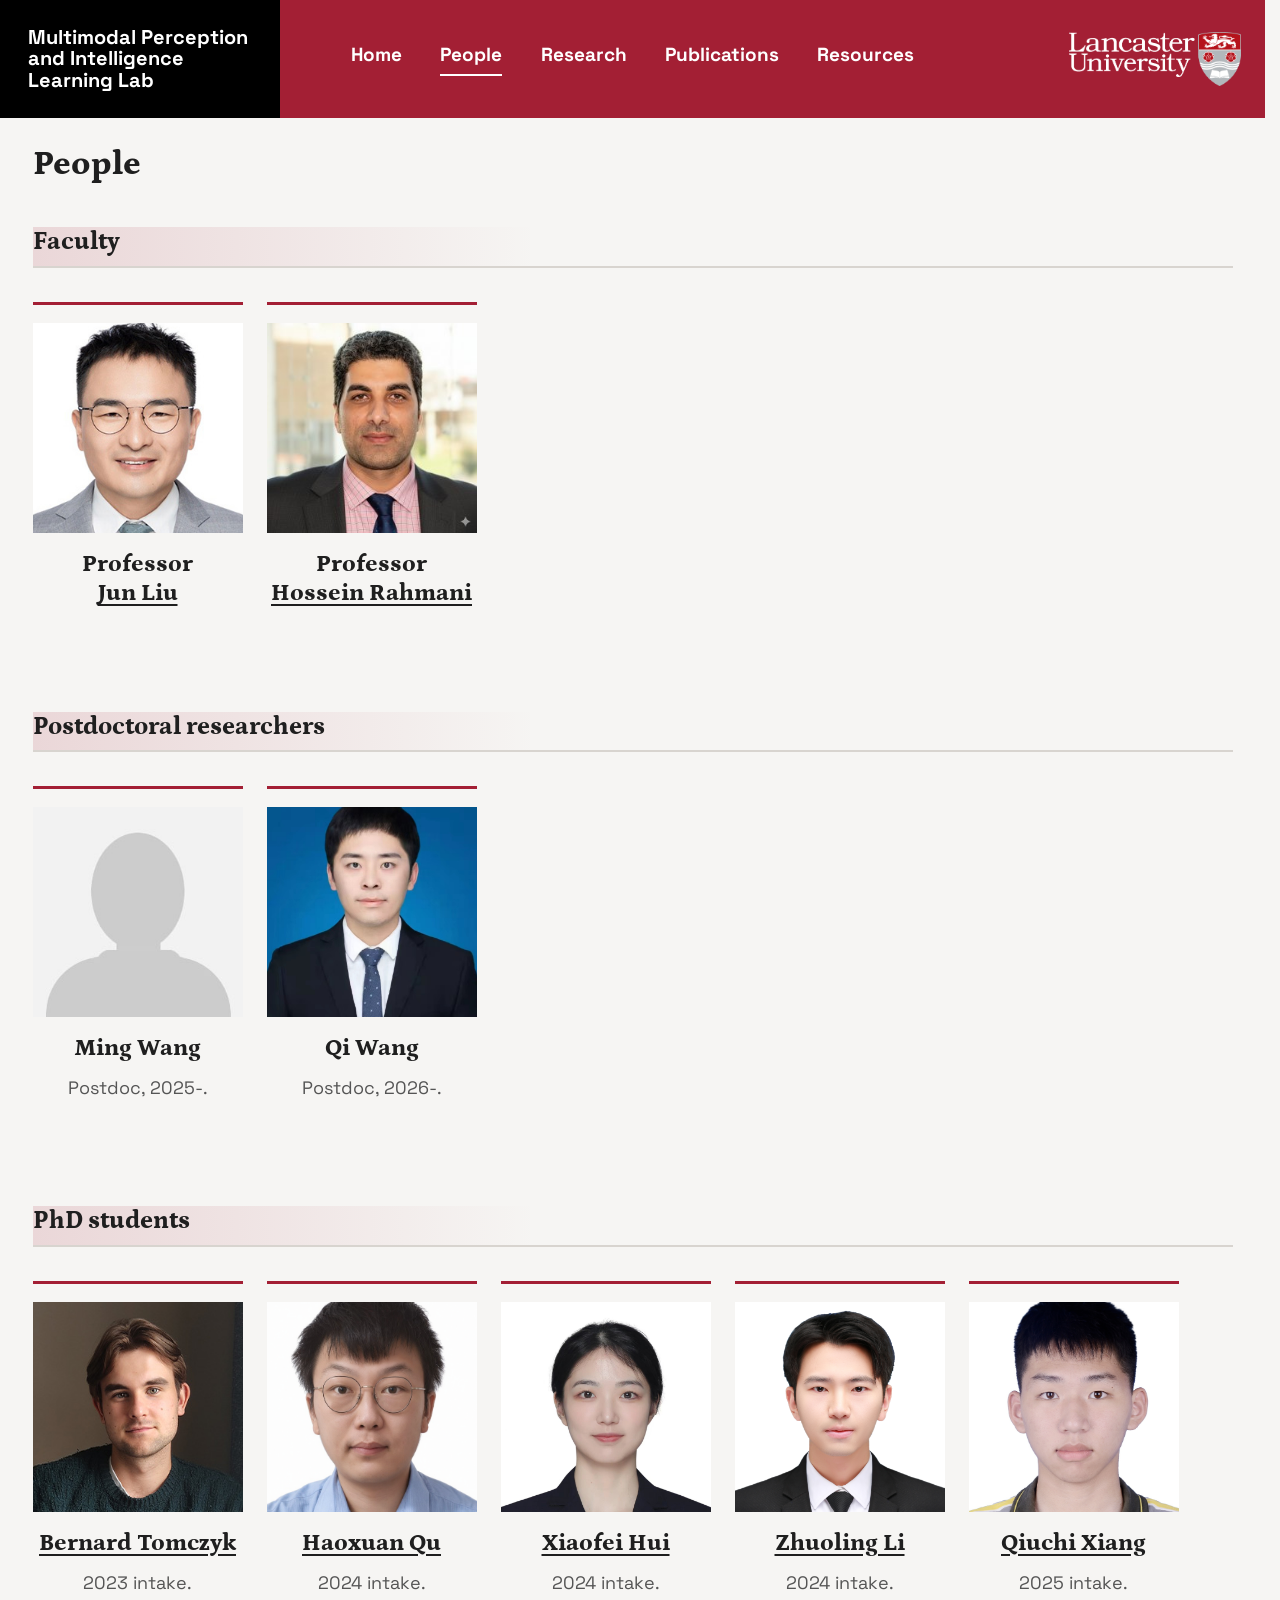
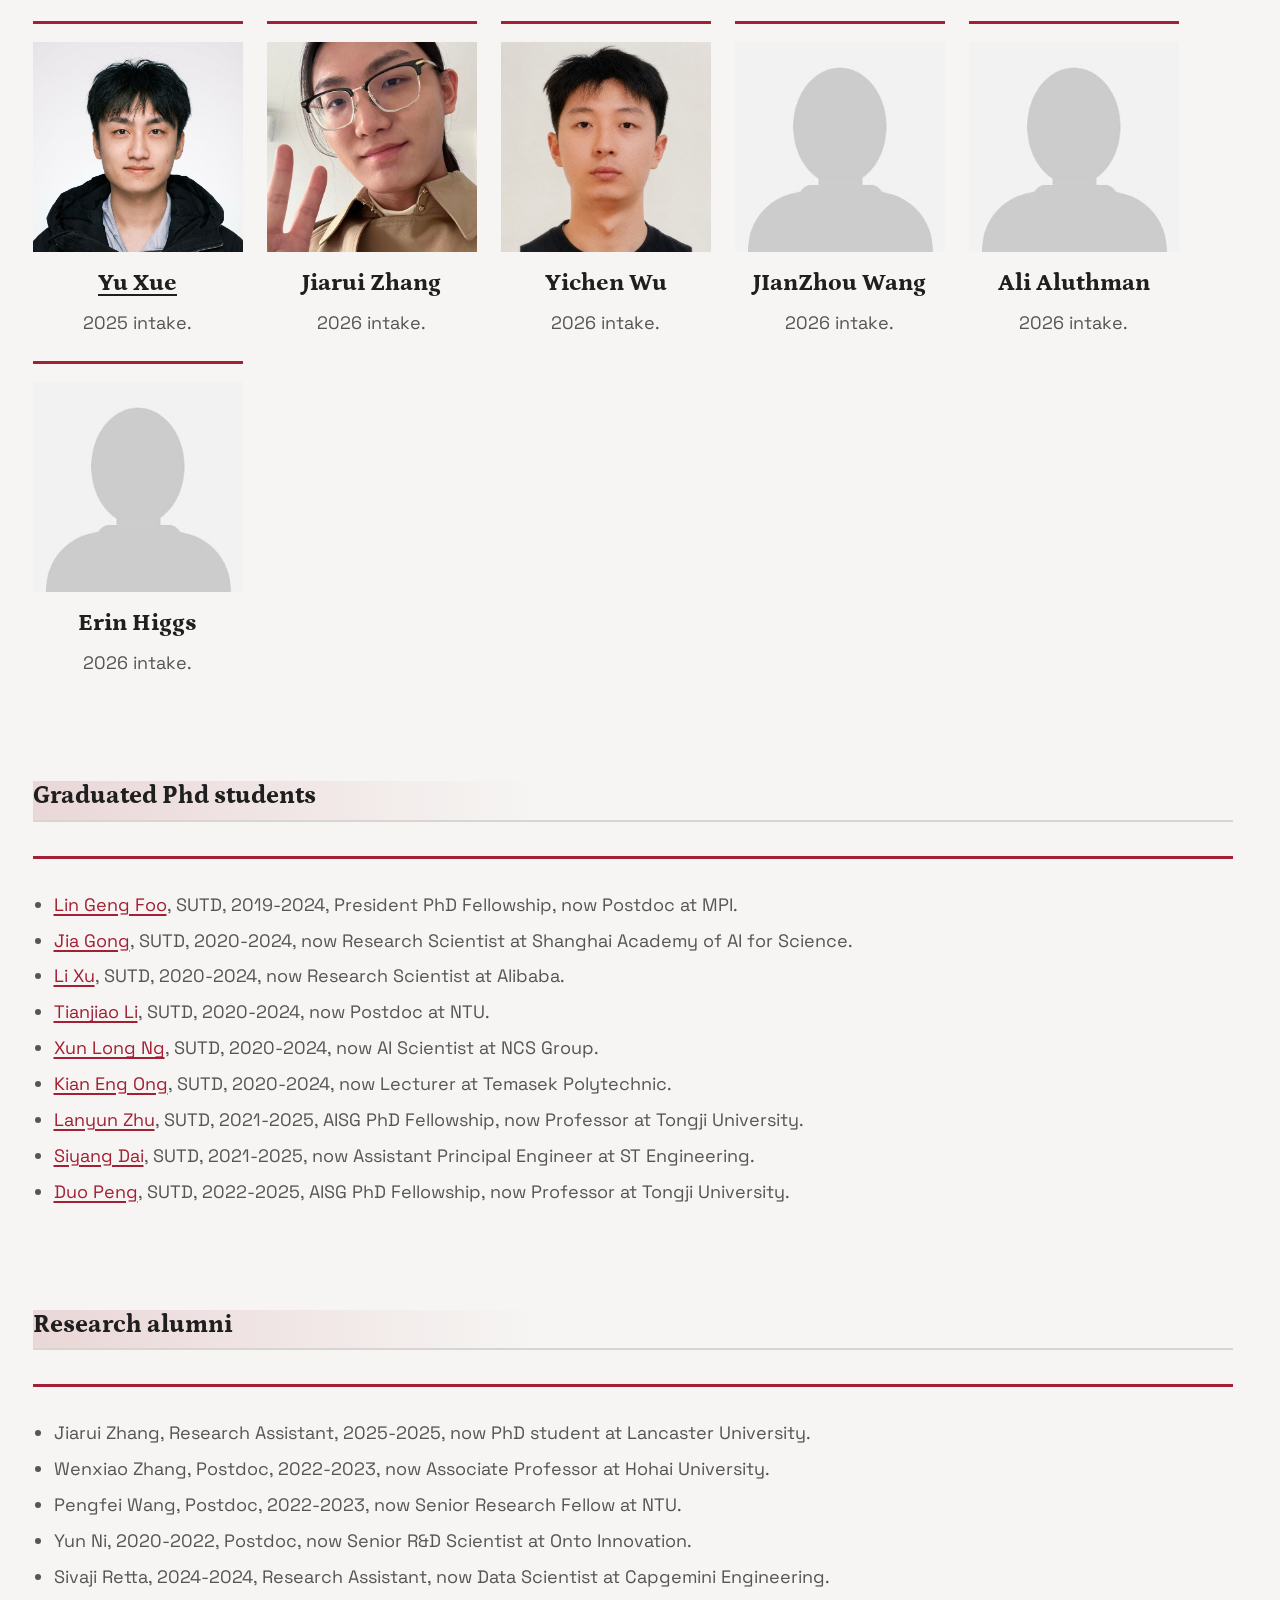
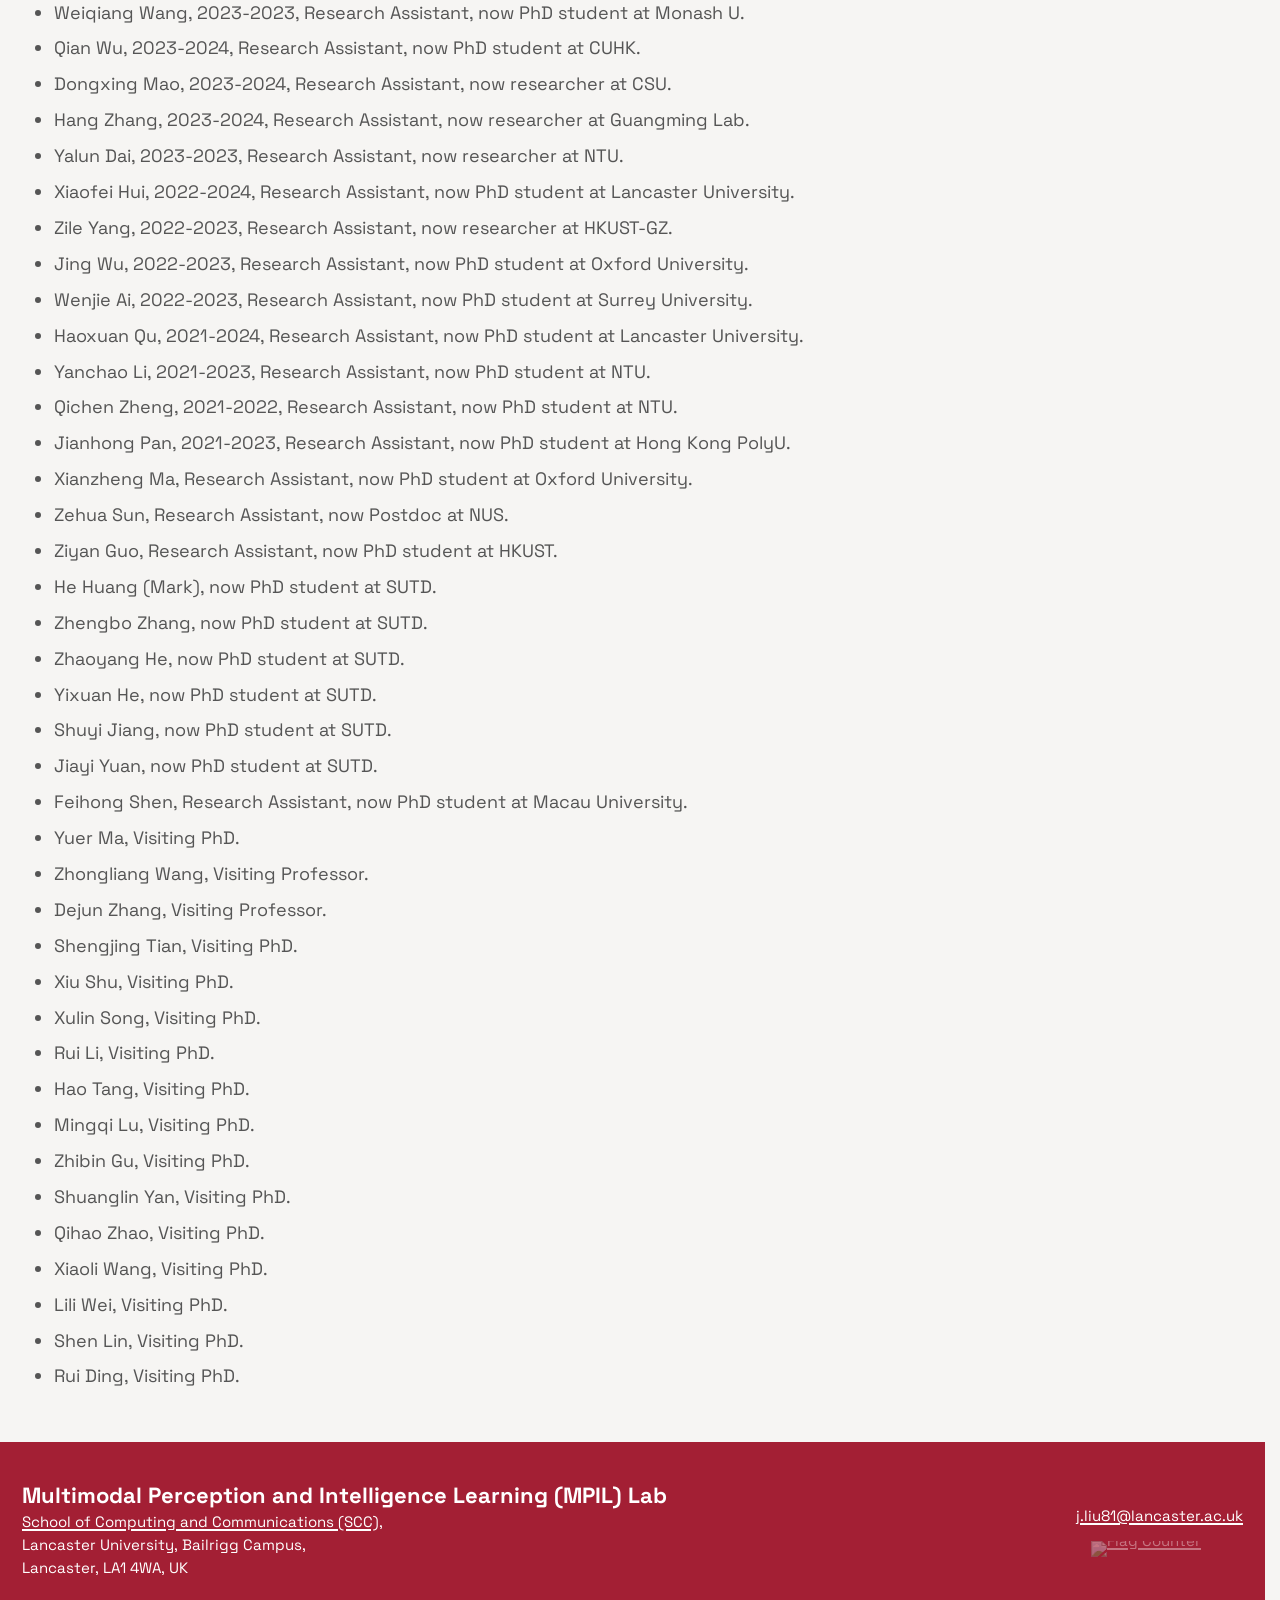
==== commit 0756aaa0: "Restore SUTD in PhD alumni entries" ====
--- a/people/index.html
+++ b/people/index.html
@@ -96,7 +96,7 @@
             <ul class="content-list">
               <li>Jiarui Zhang, Research Assistant, 2025-2025, now PhD student at Lancaster University.</li>
               <li>Wenxiao Zhang, Postdoc, 2022-2023, now Associate Professor at Hohai University.</li>
-              <li>Pengfei Wang, 2022-2023, now Senior Research Fellow at NTU.</li>
+              <li>Pengfei Wang, Postdoc, 2022-2023, now Senior Research Fellow at NTU.</li>
               <li>Yun Ni, 2020-2022, Postdoc, now Senior R&amp;D Scientist at Onto Innovation.</li>
               <li>Sivaji Retta, 2024-2024, Research Assistant, now Data Scientist at Capgemini Engineering.</li>
               <li>Weiqiang Wang, 2023-2023, Research Assistant, now PhD student at Monash U.</li>
@@ -115,12 +115,12 @@
               <li>Xianzheng Ma, Research Assistant, now PhD student at Oxford University.</li>
               <li>Zehua Sun, Research Assistant, now Postdoc at NUS.</li>
               <li>Ziyan Guo, Research Assistant, now PhD student at HKUST.</li>
-              <li>He Huang (Mark), now PhD student.</li>
-              <li>Zhengbo Zhang, now PhD student.</li>
-              <li>Zhaoyang He, now PhD student.</li>
-              <li>Yixuan He, now PhD student.</li>
-              <li>Shuyi Jiang, now PhD student.</li>
-              <li>Jiayi Yuan, now PhD student.</li>
+              <li>He Huang (Mark), now PhD student at SUTD.</li>
+              <li>Zhengbo Zhang, now PhD student at SUTD.</li>
+              <li>Zhaoyang He, now PhD student at SUTD.</li>
+              <li>Yixuan He, now PhD student at SUTD.</li>
+              <li>Shuyi Jiang, now PhD student at SUTD.</li>
+              <li>Jiayi Yuan, now PhD student at SUTD.</li>
               <li>Feihong Shen, Research Assistant, now PhD student at Macau University.</li>
               <li>Yuer Ma, Visiting PhD.</li>
               <li>Zhongliang Wang, Visiting Professor.</li>
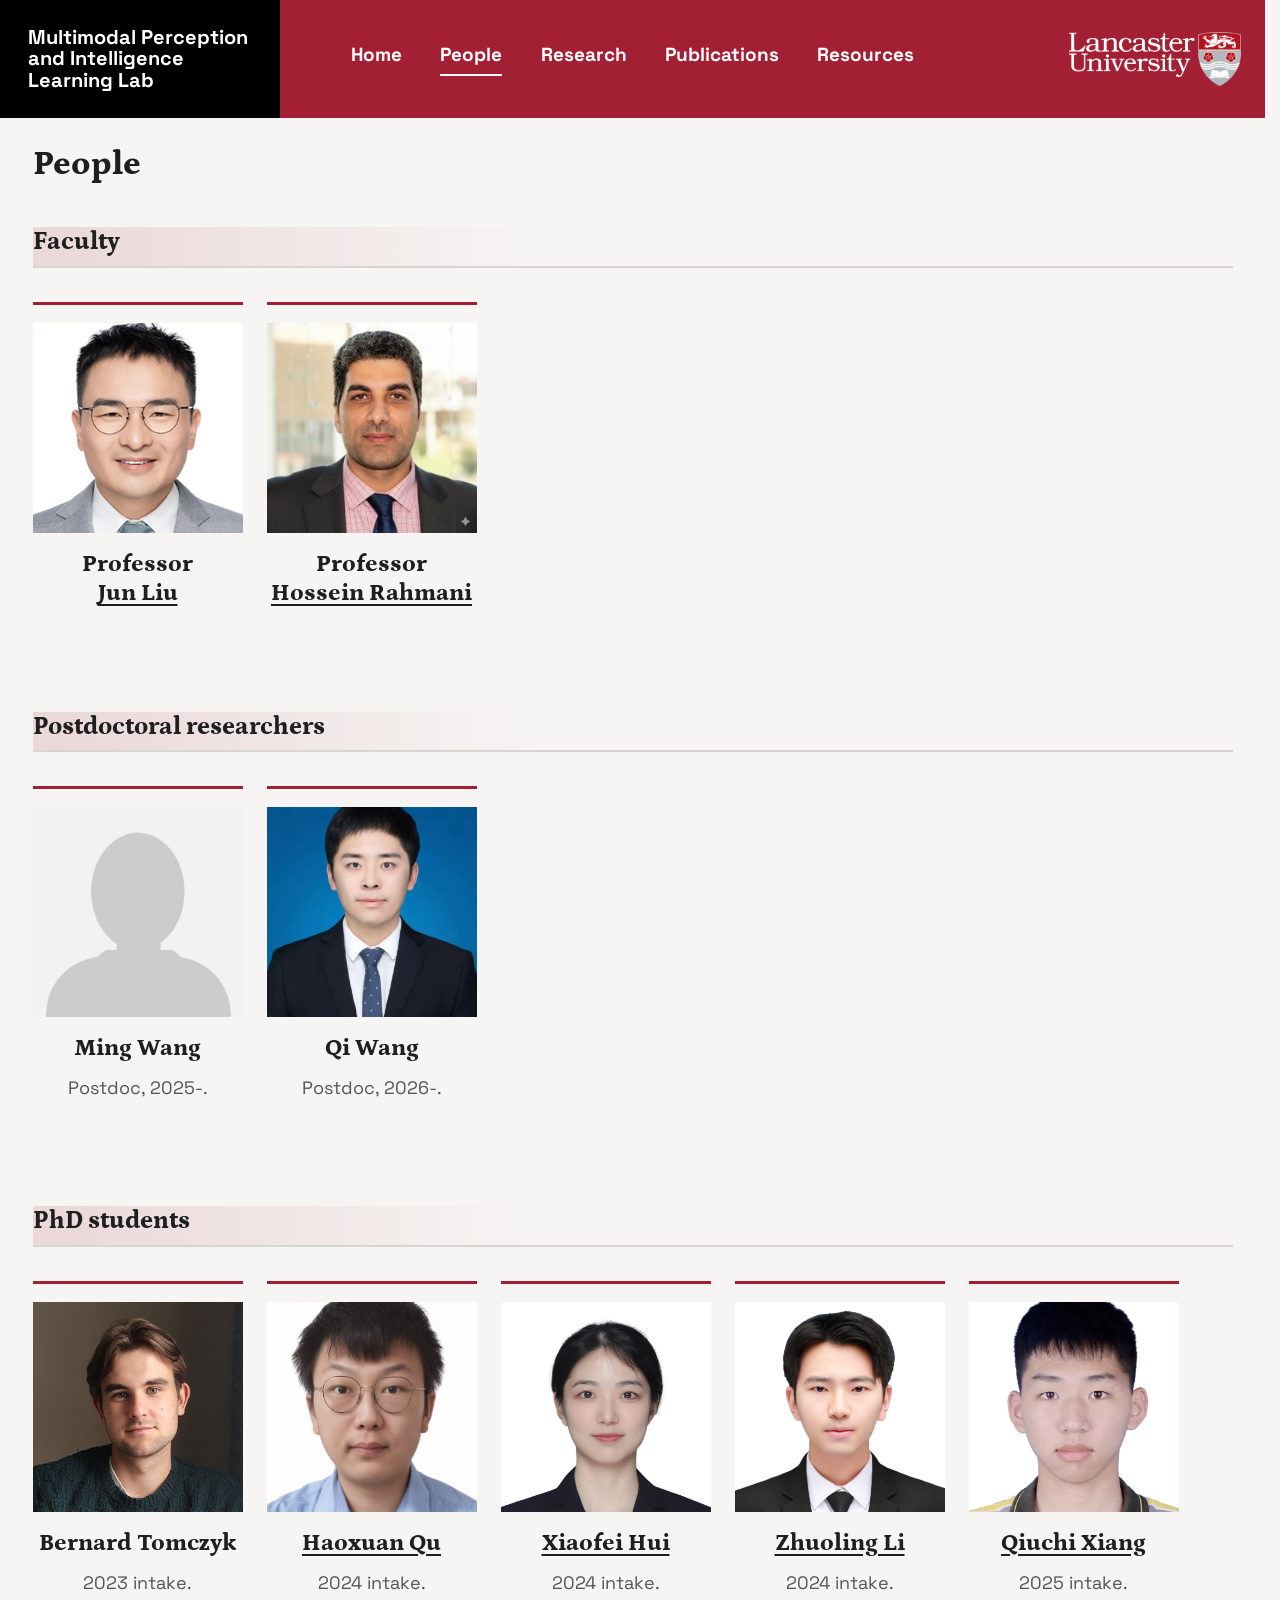
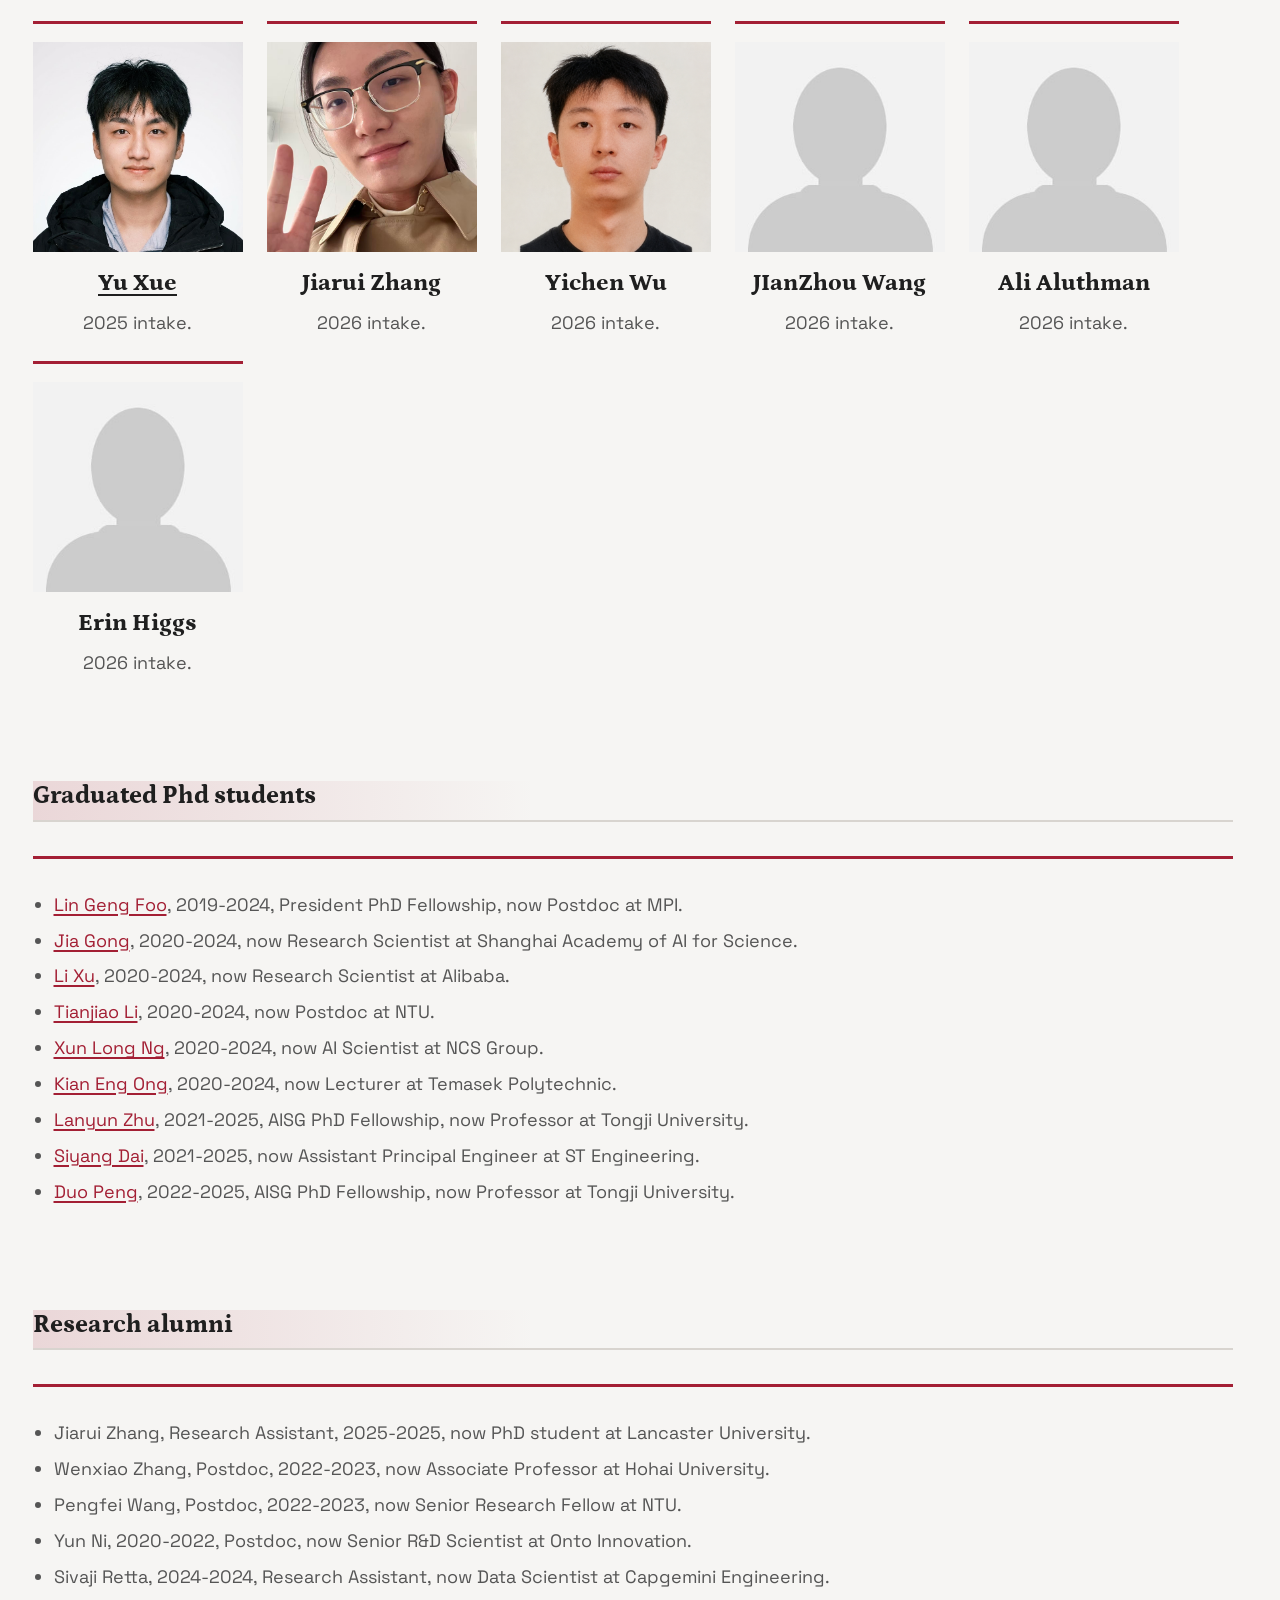
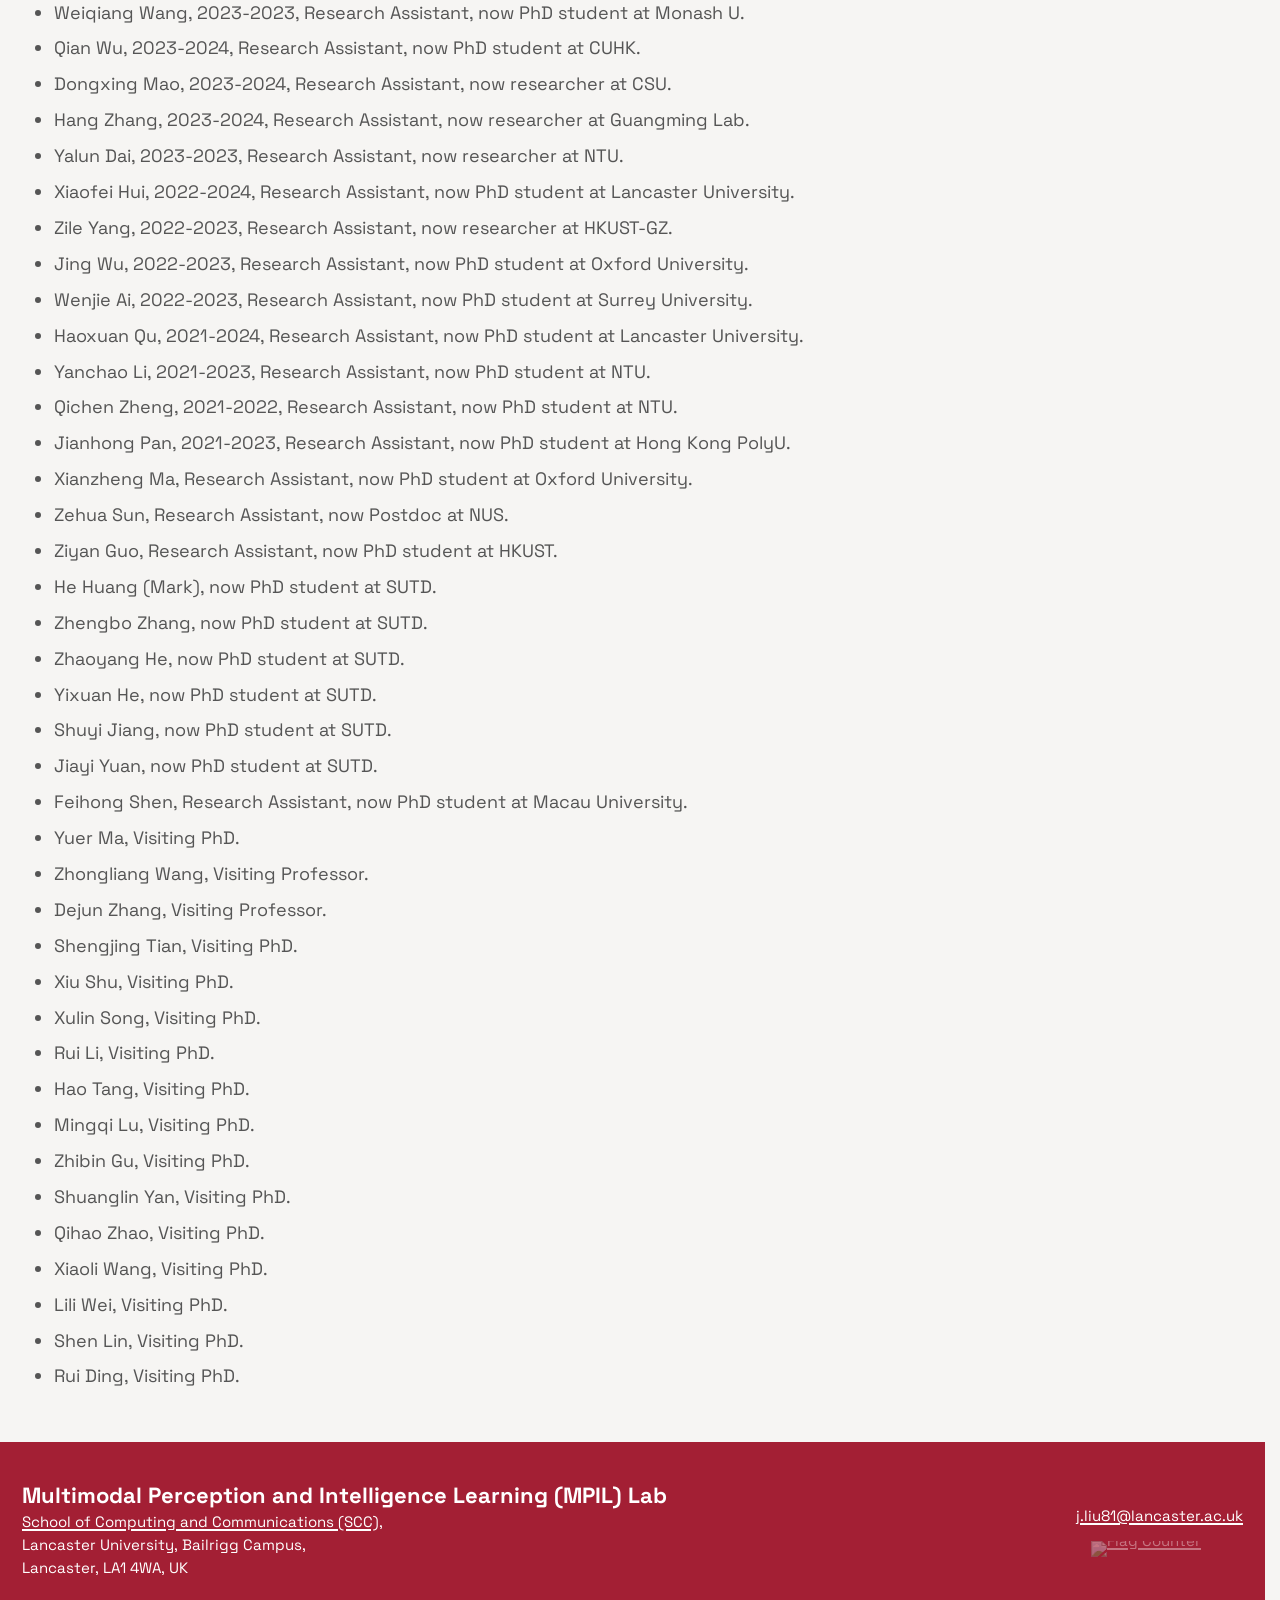
==== commit dc2ea8f4: "Adjust graduated alumni display" ====
--- a/people/index.html
+++ b/people/index.html
@@ -51,7 +51,7 @@
             </div>
           </div>
           <div class="people-grid">
-            <article class="profile"><img class="profile-photo" src="../assets/people/Bernard%20Tomczyk.jpg" alt="Bernard Tomczyk"><h3><a href="https://scholar.google.co.jp/citations?user=ZRLoJMoAAAAJ&amp;hl=zh-CN&amp;oi=sra">Bernard Tomczyk</a></h3><p>2023 intake.</p></article>
+            <article class="profile"><img class="profile-photo" src="../assets/people/Bernard%20Tomczyk.jpg" alt="Bernard Tomczyk"><h3>Bernard Tomczyk</h3><p>2023 intake.</p></article>
             <article class="profile"><img class="profile-photo" src="../assets/people/haoxuan-qu.png" alt="Haoxuan Qu"><h3><a href="https://scholar.google.com/citations?user=fR83-ycAAAAJ">Haoxuan Qu</a></h3><p>2024 intake.</p></article>
             <article class="profile"><img class="profile-photo" src="../assets/people/xiaofei-hui.jpeg" alt="Xiaofei Hui"><h3><a href="https://scholar.google.com/citations?user=JeEv__IAAAAJ">Xiaofei Hui</a></h3><p>2024 intake.</p></article>
             <article class="profile"><img class="profile-photo" src="../assets/people/zhuoling-li.png" alt="Zhuoling Li"><h3><a href="https://scholar.google.com/citations?user=9BAxU1MAAAAJ">Zhuoling Li</a></h3><p>2024 intake.</p></article>
@@ -73,15 +73,15 @@
           </div>
           <article class="timeline">
             <ul class="content-list">
-              <li><a href="https://scholar.google.com/citations?hl=zh-CN&amp;user=BDEOhasAAAAJ">Lin Geng Foo</a>, SUTD, 2019-2024, President PhD Fellowship, now Postdoc at MPI.</li>
-              <li><a href="https://scholar.google.com/citations?hl=zh-CN&amp;user=ZV-ThegAAAAJ">Jia Gong</a>, SUTD, 2020-2024, now Research Scientist at Shanghai Academy of AI for Science.</li>
-              <li><a href="https://scholar.google.com/citations?hl=zh-CN&amp;user=eZWXOqYAAAAJ">Li Xu</a>, SUTD, 2020-2024, now Research Scientist at Alibaba.</li>
-              <li><a href="https://scholar.google.com/citations?hl=zh-CN&amp;user=so6xMg8AAAAJ">Tianjiao Li</a>, SUTD, 2020-2024, now Postdoc at NTU.</li>
-              <li><a href="https://scholar.google.com/citations?hl=zh-CN&amp;user=7wcY9PYAAAAJ">Xun Long Ng</a>, SUTD, 2020-2024, now AI Scientist at NCS Group.</li>
-              <li><a href="https://scholar.google.com/citations?hl=zh-CN&amp;user=3hLm8PoAAAAJ">Kian Eng Ong</a>, SUTD, 2020-2024, now Lecturer at Temasek Polytechnic.</li>
-              <li><a href="https://scholar.google.com/citations?hl=zh-CN&amp;user=urOSnlQAAAAJ">Lanyun Zhu</a>, SUTD, 2021-2025, AISG PhD Fellowship, now Professor at Tongji University.</li>
-              <li><a href="https://scholar.google.com/citations?hl=zh-CN&amp;user=AUlWRWAAAAAJ">Siyang Dai</a>, SUTD, 2021-2025, now Assistant Principal Engineer at ST Engineering.</li>
-              <li><a href="https://scholar.google.com/citations?hl=zh-CN&amp;user=DixuxWQAAAAJ">Duo Peng</a>, SUTD, 2022-2025, AISG PhD Fellowship, now Professor at Tongji University.</li>
+              <li><a href="https://scholar.google.com/citations?hl=zh-CN&amp;user=BDEOhasAAAAJ">Lin Geng Foo</a>, 2019-2024, President PhD Fellowship, now Postdoc at MPI.</li>
+              <li><a href="https://scholar.google.com/citations?hl=zh-CN&amp;user=ZV-ThegAAAAJ">Jia Gong</a>, 2020-2024, now Research Scientist at Shanghai Academy of AI for Science.</li>
+              <li><a href="https://scholar.google.com/citations?hl=zh-CN&amp;user=eZWXOqYAAAAJ">Li Xu</a>, 2020-2024, now Research Scientist at Alibaba.</li>
+              <li><a href="https://scholar.google.com/citations?hl=zh-CN&amp;user=so6xMg8AAAAJ">Tianjiao Li</a>, 2020-2024, now Postdoc at NTU.</li>
+              <li><a href="https://scholar.google.com/citations?hl=zh-CN&amp;user=7wcY9PYAAAAJ">Xun Long Ng</a>, 2020-2024, now AI Scientist at NCS Group.</li>
+              <li><a href="https://scholar.google.com/citations?hl=zh-CN&amp;user=3hLm8PoAAAAJ">Kian Eng Ong</a>, 2020-2024, now Lecturer at Temasek Polytechnic.</li>
+              <li><a href="https://scholar.google.com/citations?hl=zh-CN&amp;user=urOSnlQAAAAJ">Lanyun Zhu</a>, 2021-2025, AISG PhD Fellowship, now Professor at Tongji University.</li>
+              <li><a href="https://scholar.google.com/citations?hl=zh-CN&amp;user=AUlWRWAAAAAJ">Siyang Dai</a>, 2021-2025, now Assistant Principal Engineer at ST Engineering.</li>
+              <li><a href="https://scholar.google.com/citations?hl=zh-CN&amp;user=DixuxWQAAAAJ">Duo Peng</a>, 2022-2025, AISG PhD Fellowship, now Professor at Tongji University.</li>
             </ul>
           </article>
         </section>
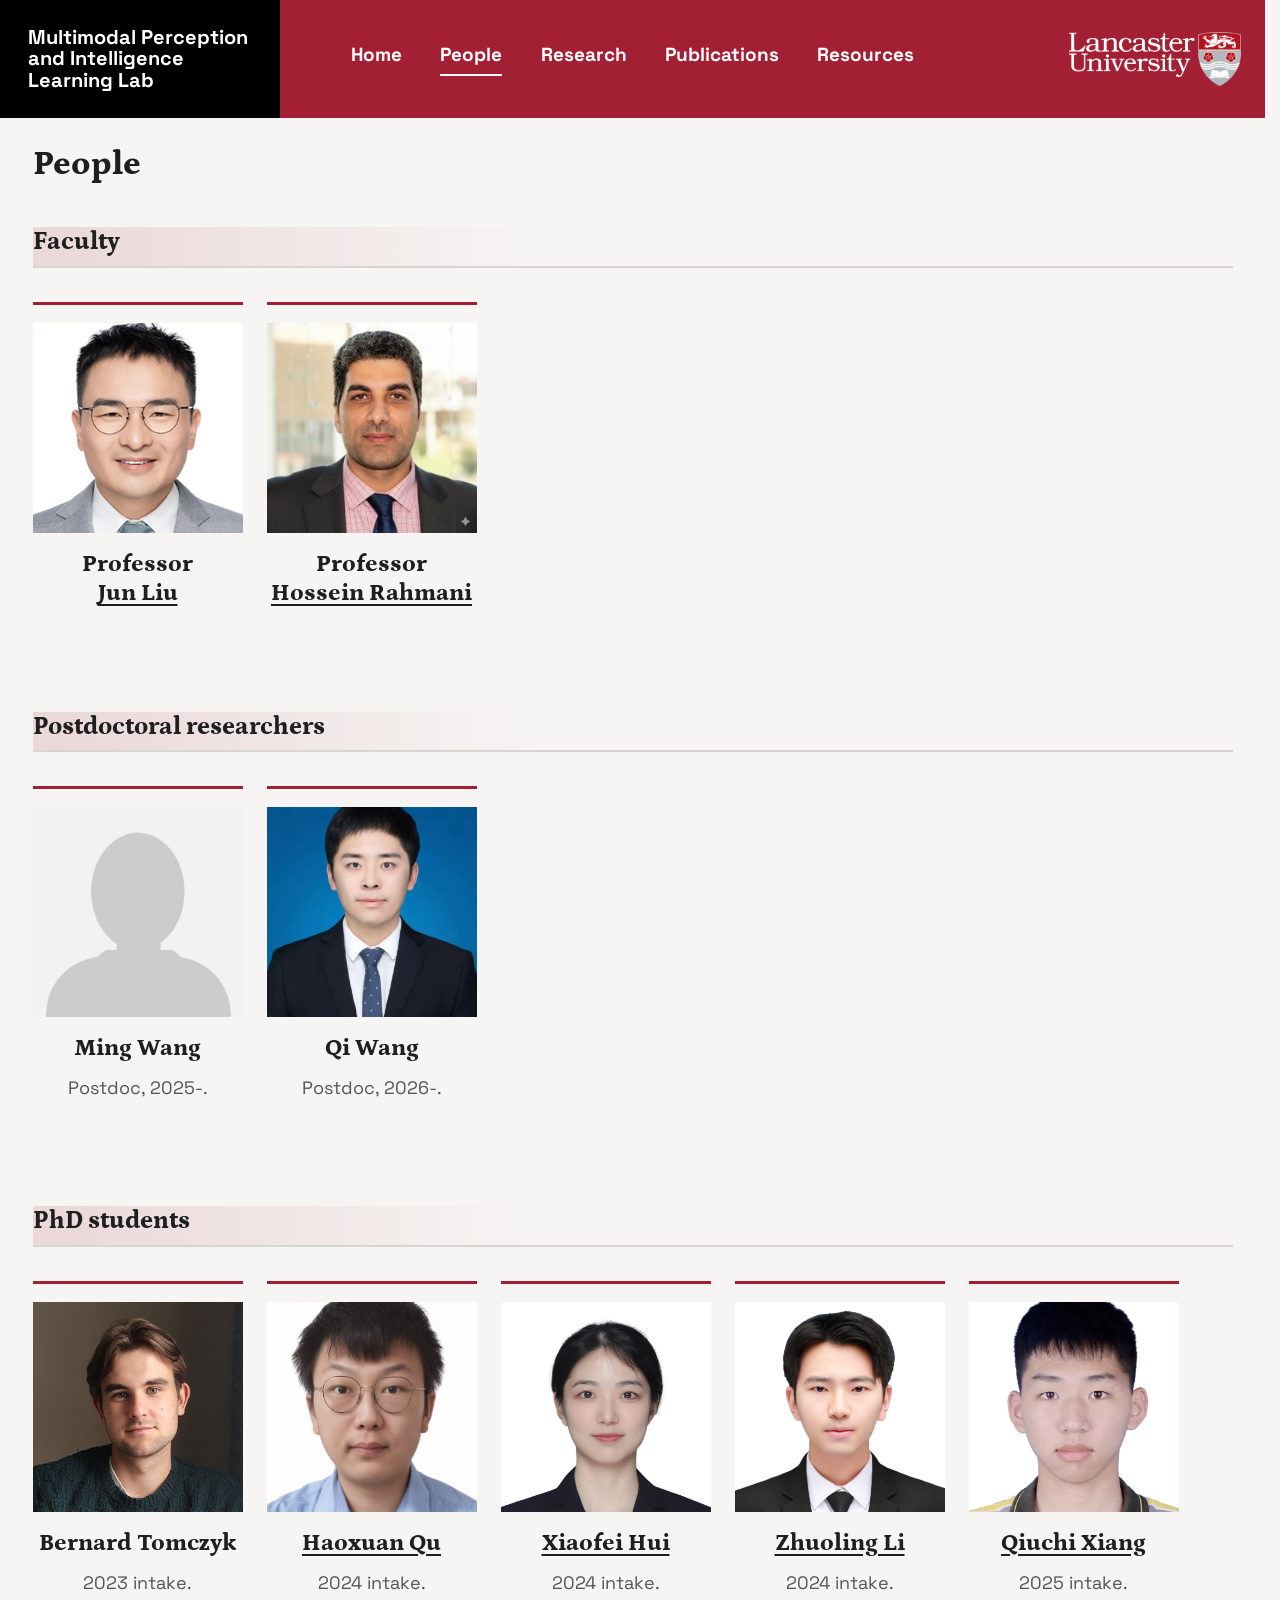
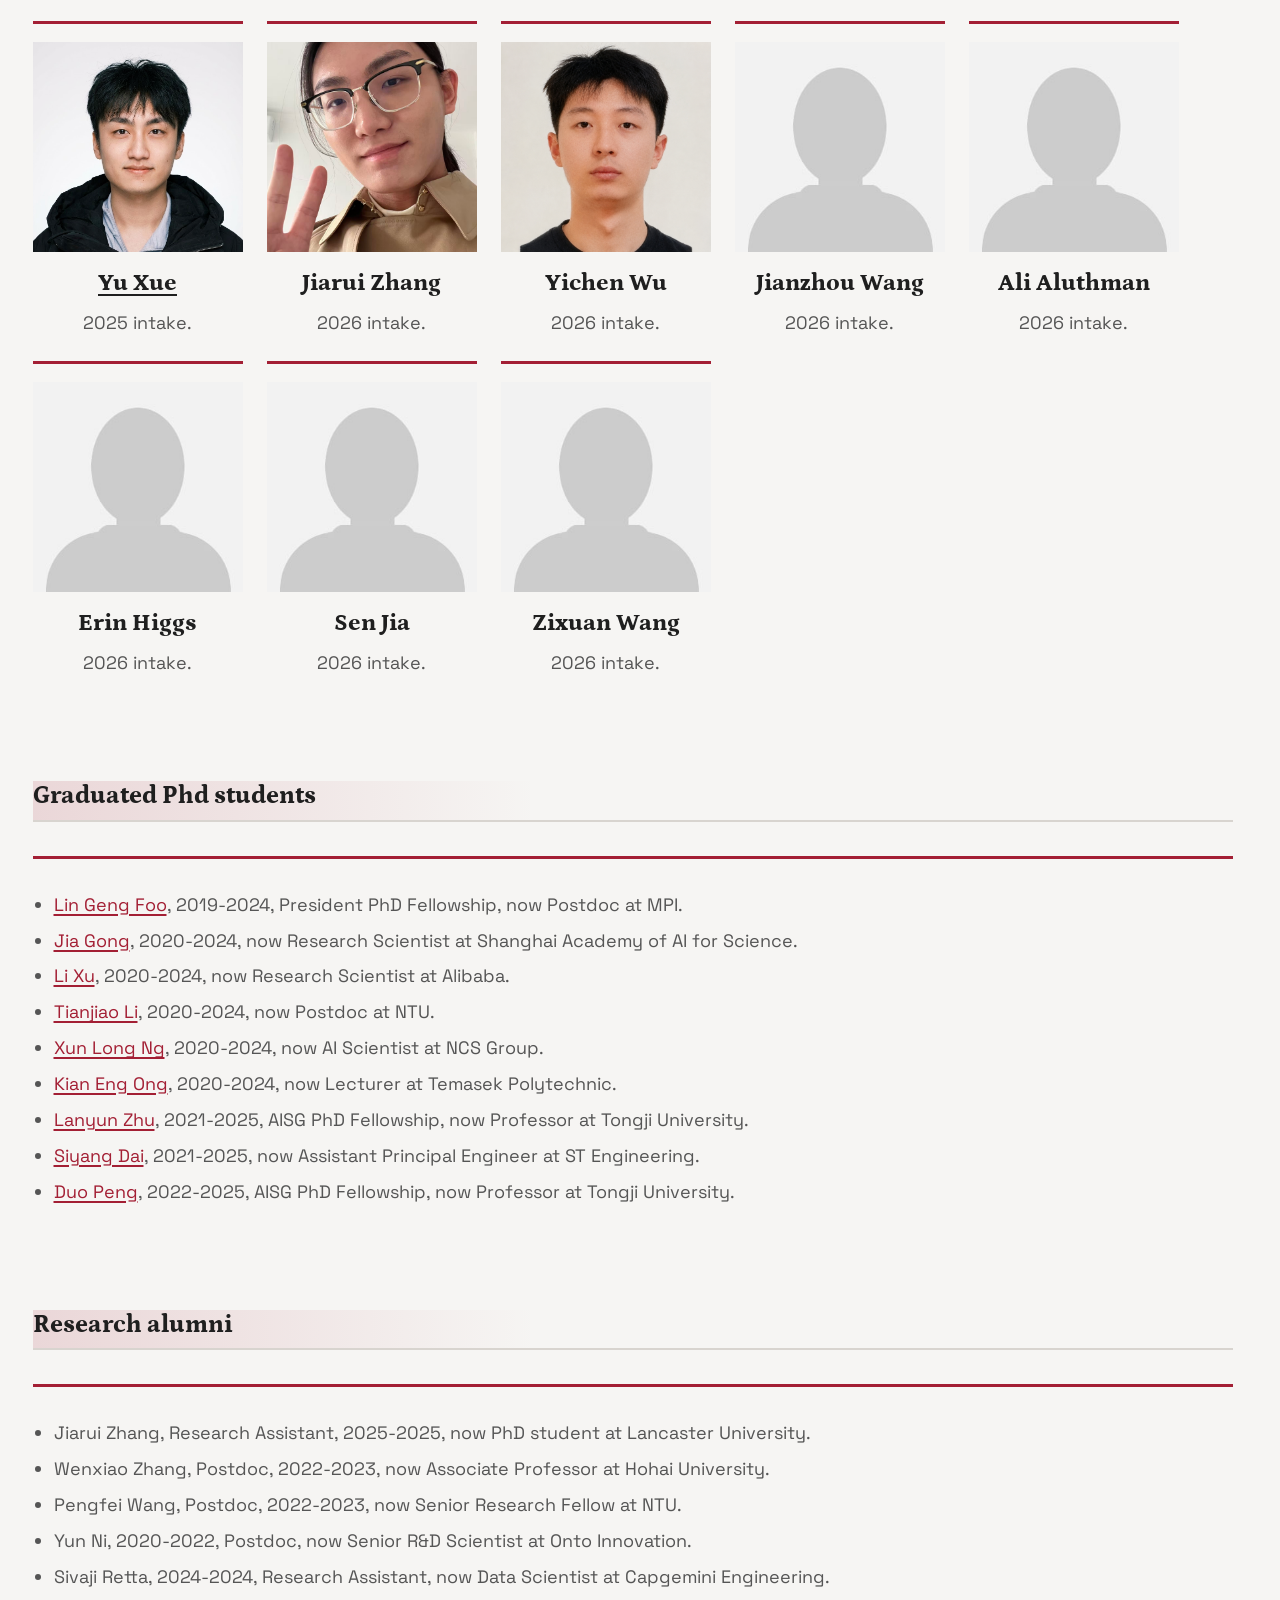
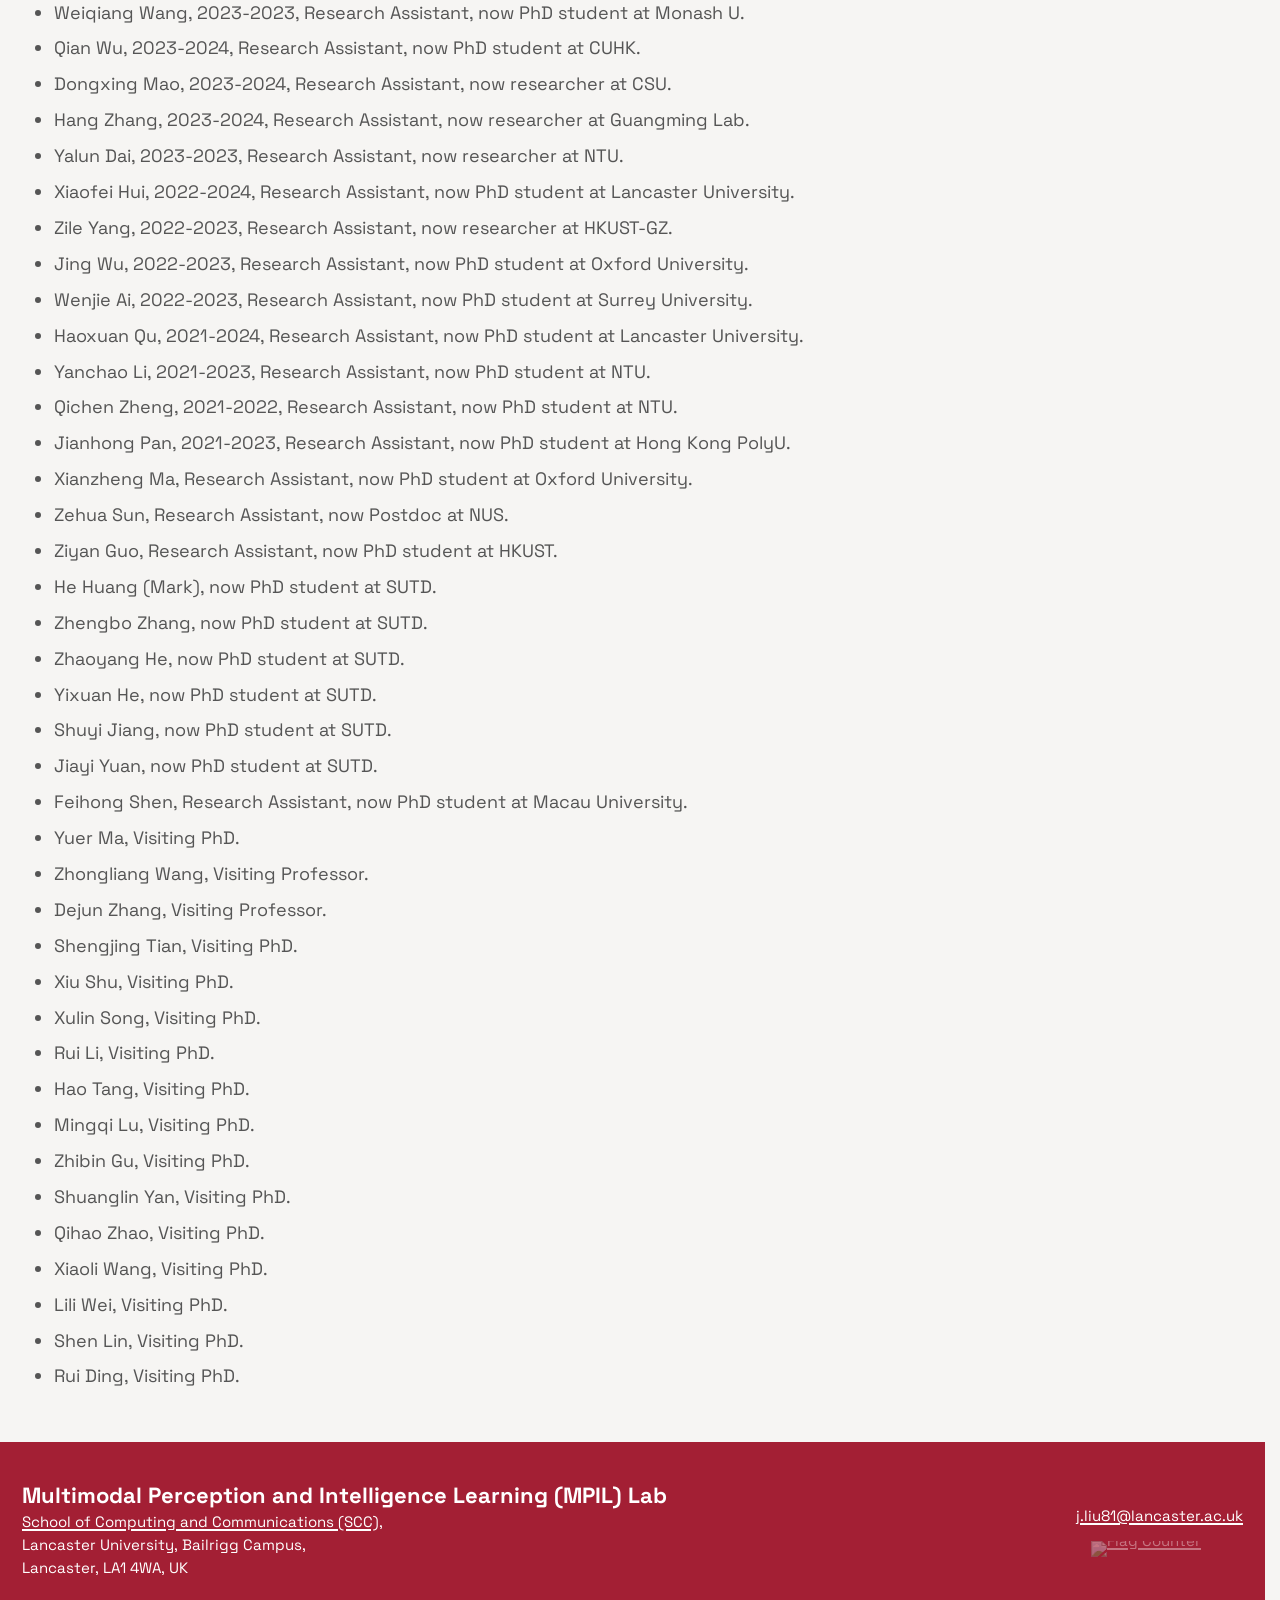
==== commit 0528024e: "Update PhD student list" ====
--- a/people/index.html
+++ b/people/index.html
@@ -27,7 +27,7 @@
             </div>
           </div>
           <div class="people-grid">
-            <article class="profile"><img class="profile-photo" src="../assets/people/jun-liu.jpg" alt="Jun Liu"><h3><span class="faculty-title">Professor</span><br/><a href="https://mpil-lab.github.io/Jun-liu/" class="faculty-name">Jun Liu</a></h3></article>
+            <article class="profile"><img class="profile-photo" src="../assets/people/jun-liu.jpg" alt="Jun Liu"><h3><span class="faculty-title">Professor</span><br/><a href="https://mpil-lab.github.io/Jun-Liu/" class="faculty-name">Jun Liu</a></h3></article>
             <article class="profile"><img class="profile-photo" src="../assets/people/Hossein-rahmani.png" alt="Professor Hossein Rahmani"><h3><span class="faculty-title">Professor</span><br/><a href="https://sites.google.com/view/rahmaniatlu" class="faculty-name">Hossein Rahmani</a></h3></article>
           </div>
         </section>
@@ -59,9 +59,11 @@
             <article class="profile"><img class="profile-photo" src="../assets/people/yu-xue.png" alt="Yu Xue"><h3><a href="https://scholar.google.com/citations?user=NEq20UYAAAAJ&amp;hl=en">Yu Xue</a></h3><p>2025 intake.</p></article>
             <article class="profile"><img class="profile-photo" src="../assets/people/jiarui-zhang.jpg" alt="Jiarui Zhang"><h3>Jiarui Zhang</h3><p>2026 intake.</p></article>
             <article class="profile"><img class="profile-photo" src="../assets/people/yichen-wu.png" alt="Yichen Wu"><h3>Yichen Wu</h3><p>2026 intake.</p></article>
-            <article class="profile"><img class="profile-photo" src="../assets/people/none.jpg" alt="JIanZhou Wang"><h3>JIanZhou Wang</h3><p>2026 intake.</p></article>
+            <article class="profile"><img class="profile-photo" src="../assets/people/none.jpg" alt="Jianzhou Wang"><h3>Jianzhou Wang</h3><p>2026 intake.</p></article>
             <article class="profile"><img class="profile-photo" src="../assets/people/none.jpg" alt="Ali Aluthman"><h3>Ali Aluthman</h3><p>2026 intake.</p></article>
             <article class="profile"><img class="profile-photo" src="../assets/people/none.jpg" alt="Erin Higgs"><h3>Erin Higgs</h3><p>2026 intake.</p></article>
+            <article class="profile"><img class="profile-photo" src="../assets/people/none.jpg" alt="Sen Jia"><h3>Sen Jia</h3><p>2026 intake.</p></article>
+            <article class="profile"><img class="profile-photo" src="../assets/people/none.jpg" alt="Zixuan Wang"><h3>Zixuan Wang</h3><p>2026 intake.</p></article>
           </div>
         </section>
 
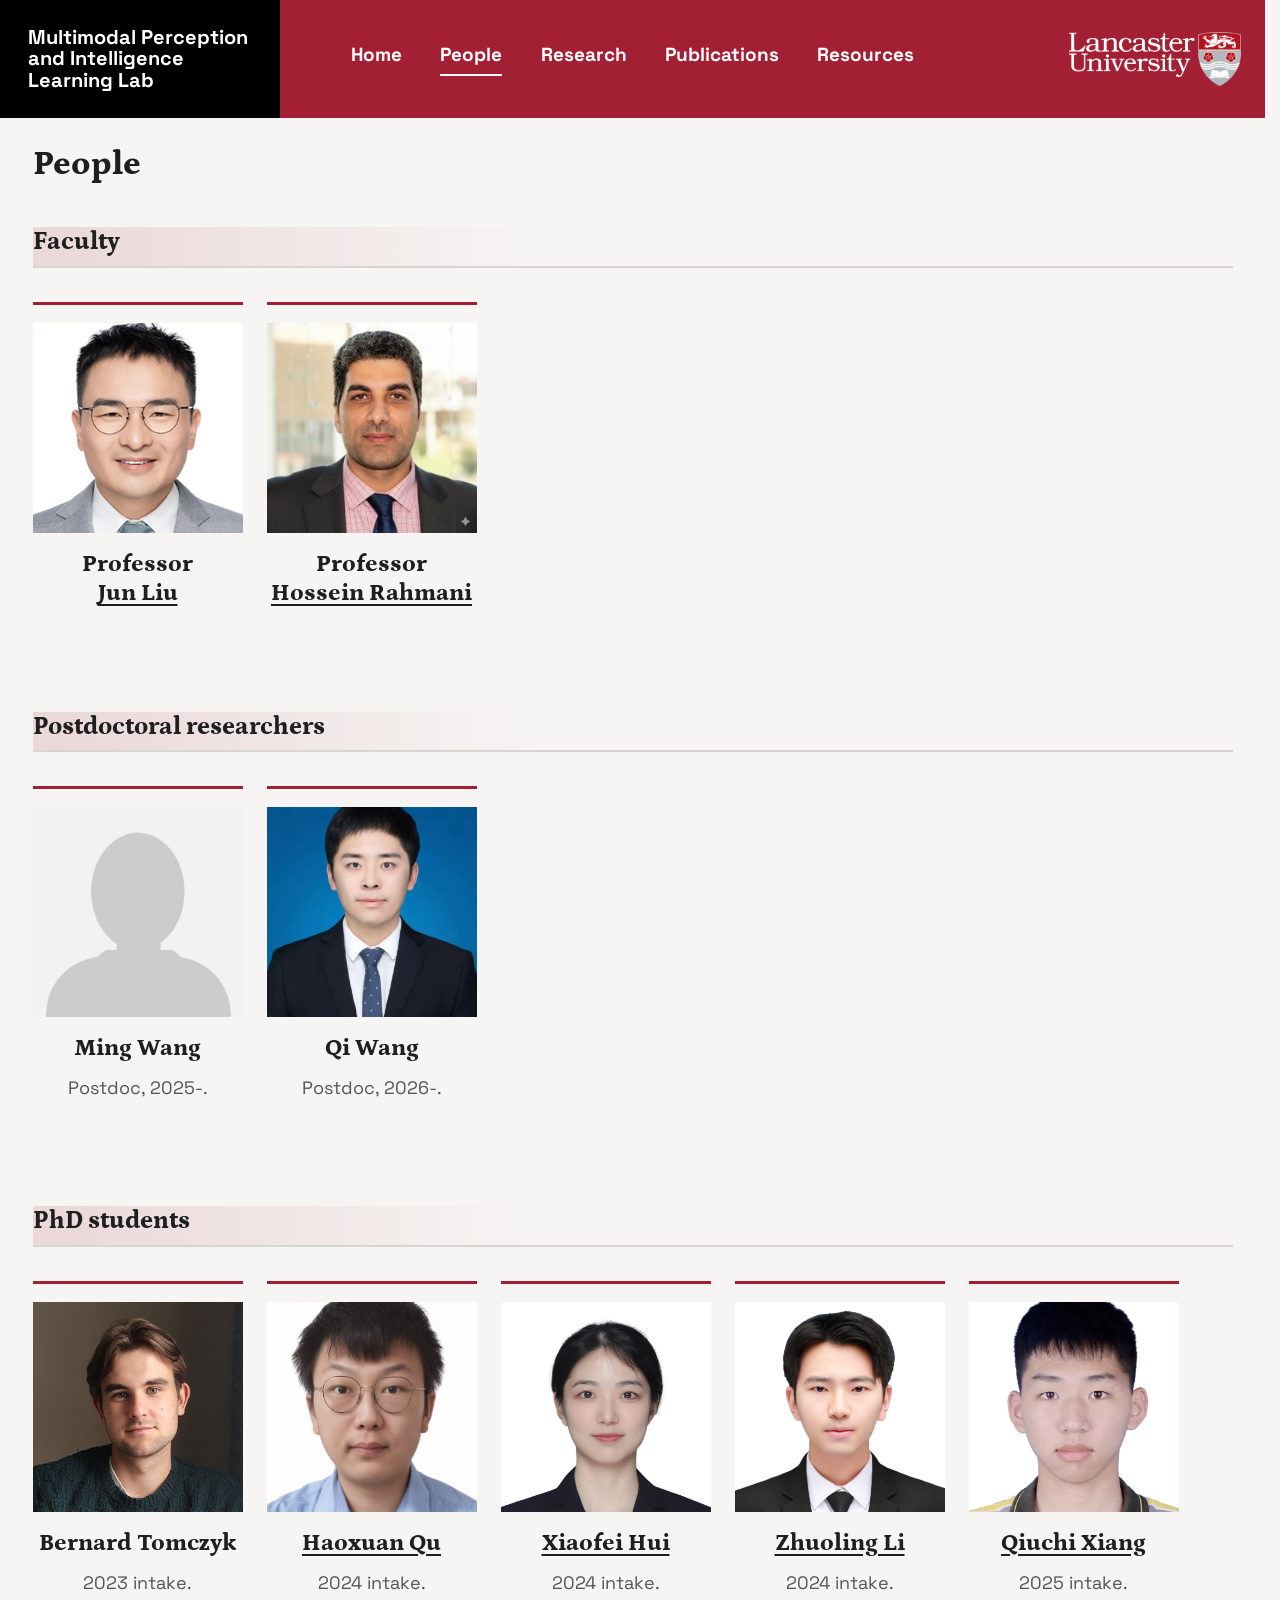
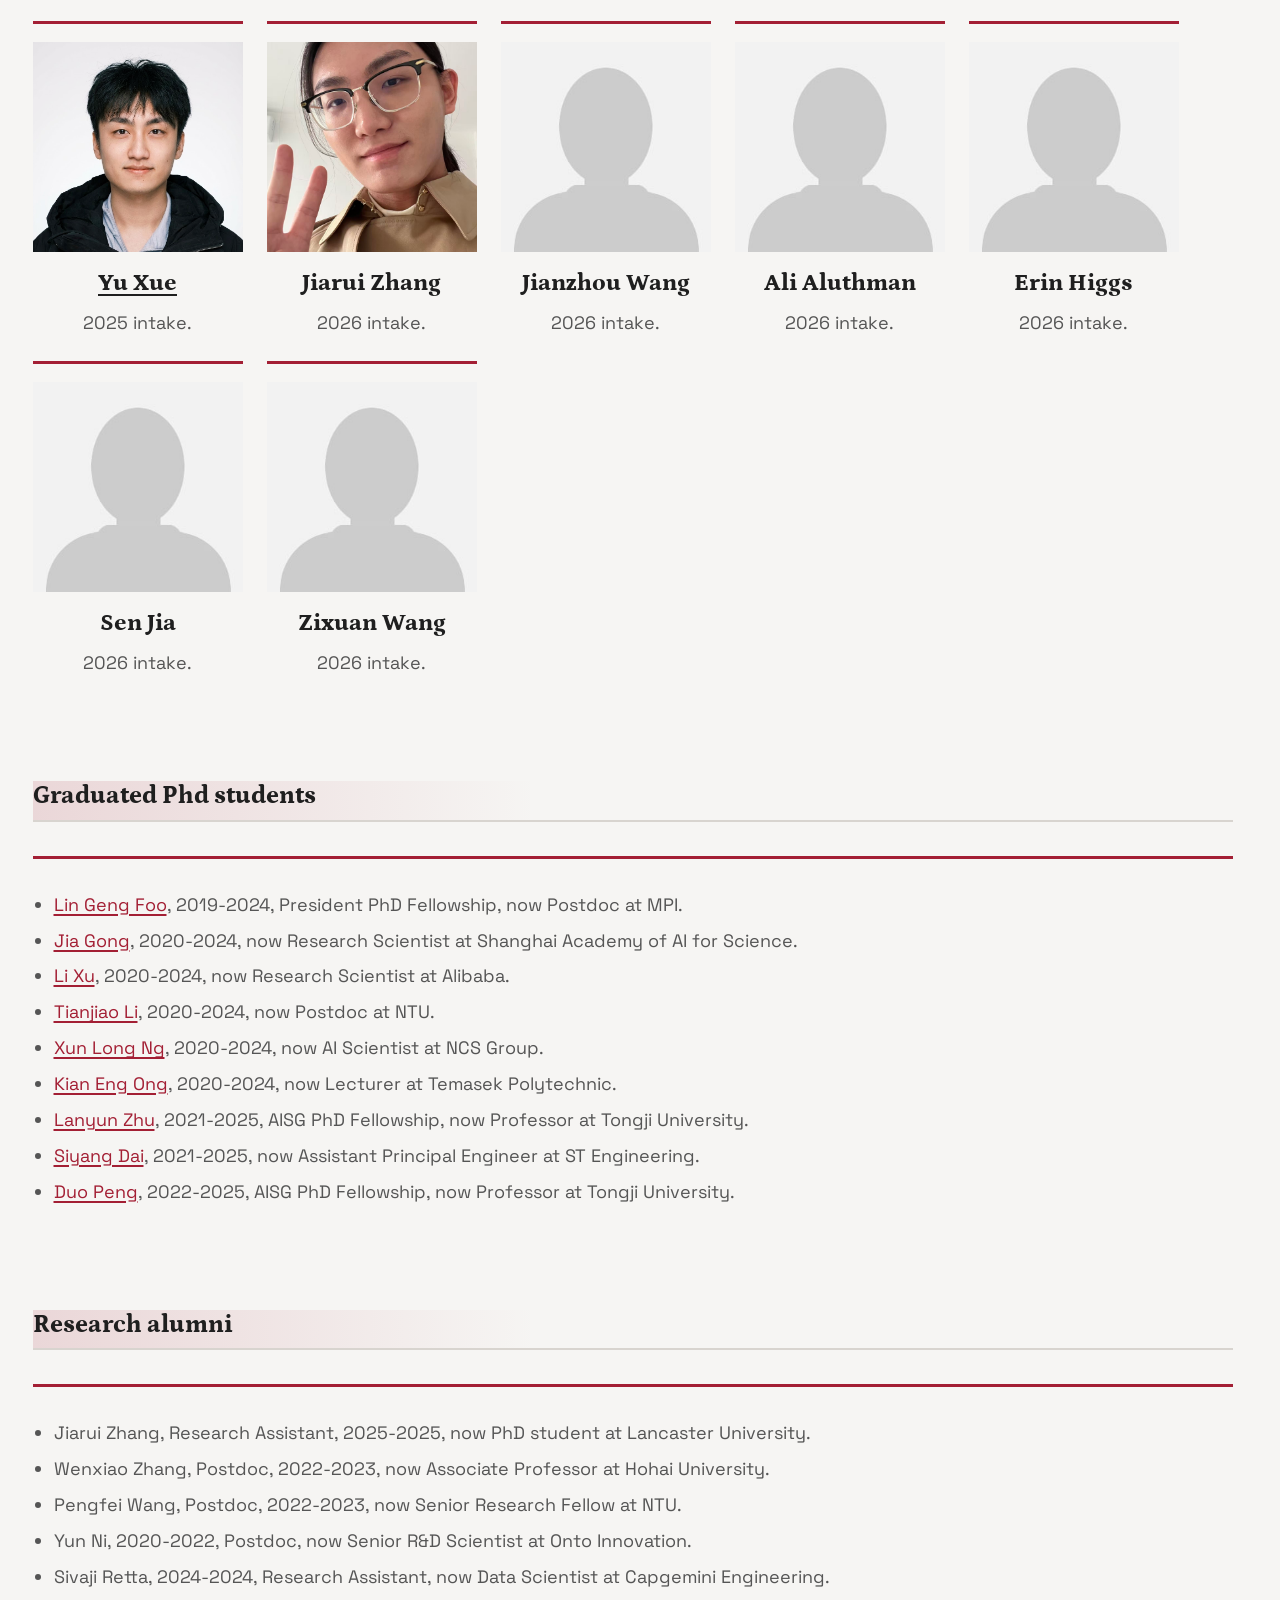
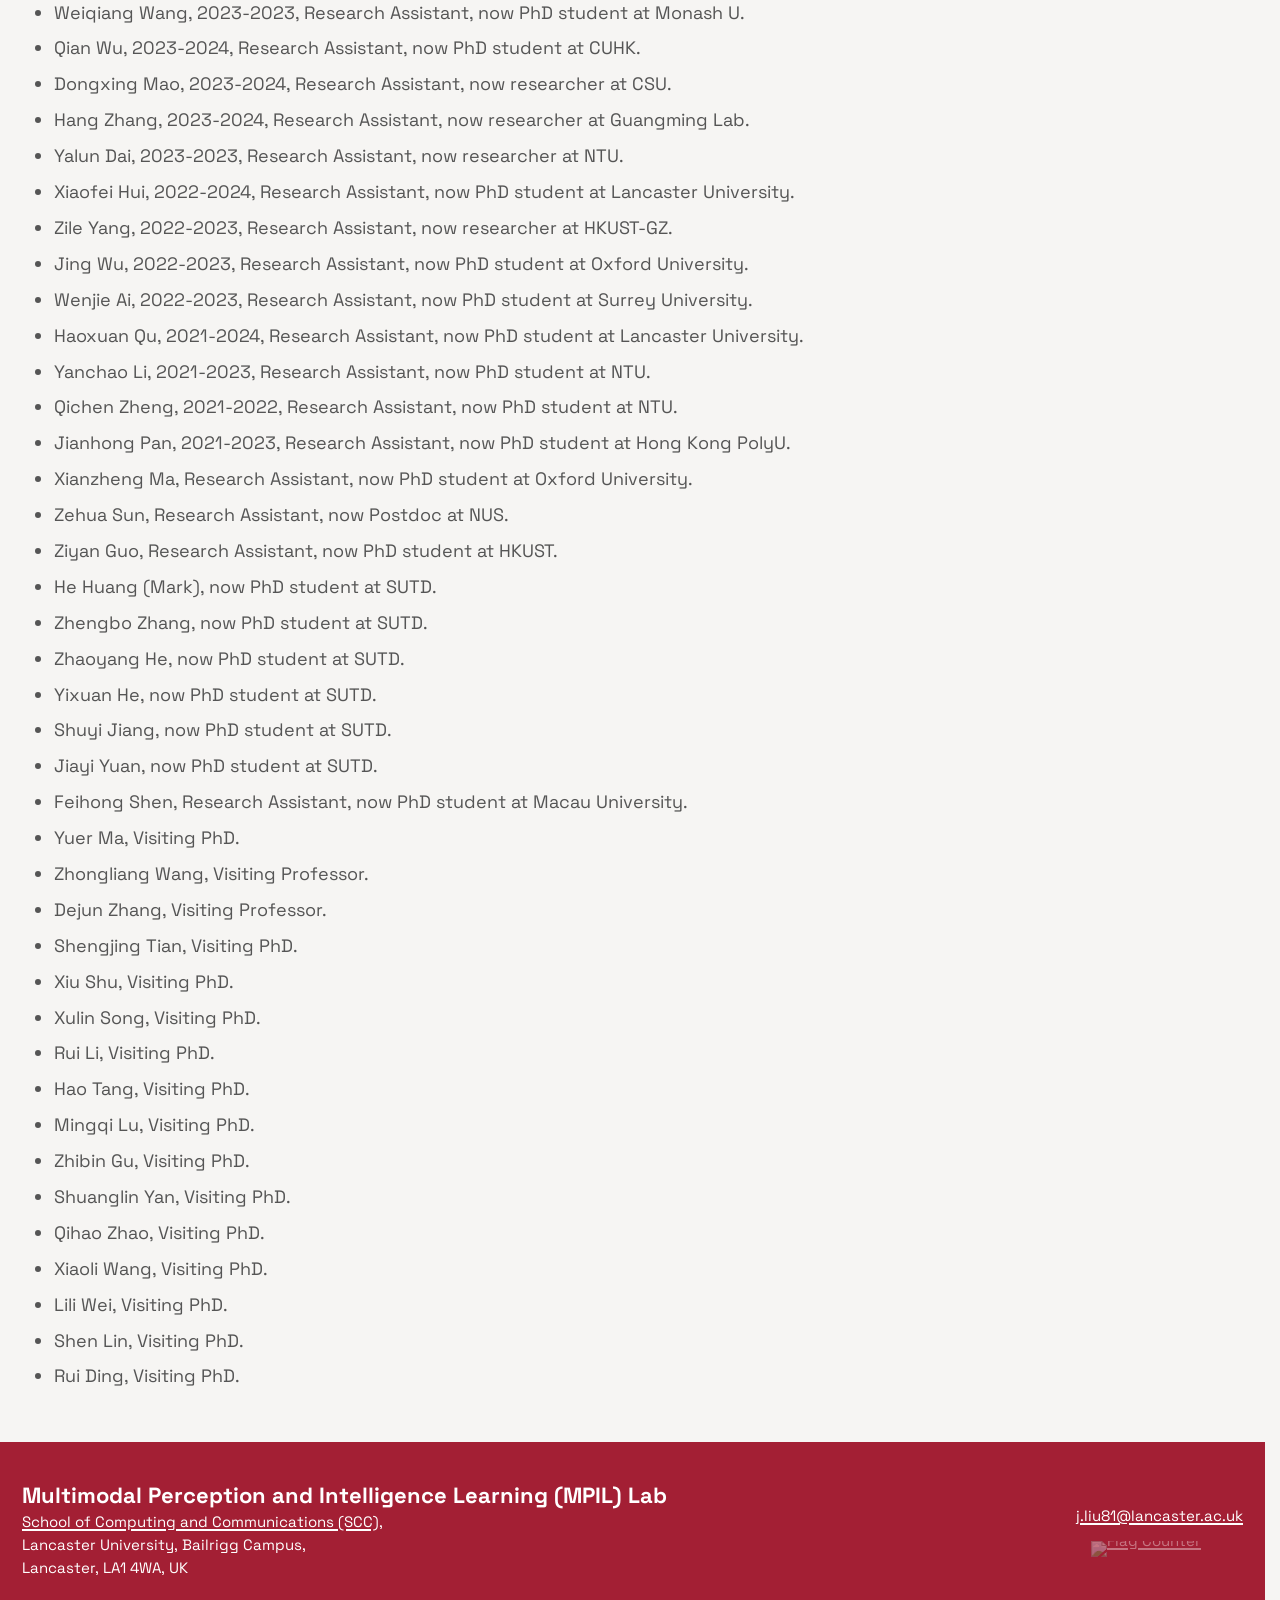
==== commit 34c6d878: "Remove Yichen Wu from PhD students" ====
--- a/people/index.html
+++ b/people/index.html
@@ -58,7 +58,6 @@
             <article class="profile"><img class="profile-photo" src="../assets/people/qiuchi-xiang.png" alt="Qiuchi Xiang"><h3><a href="https://scholar.google.com/citations?hl=zh-CN&amp;user=TsSFijMAAAAJ&amp;view_op=list_works&amp;sortby=pubdate">Qiuchi Xiang</a></h3><p>2025 intake.</p></article>
             <article class="profile"><img class="profile-photo" src="../assets/people/yu-xue.png" alt="Yu Xue"><h3><a href="https://scholar.google.com/citations?user=NEq20UYAAAAJ&amp;hl=en">Yu Xue</a></h3><p>2025 intake.</p></article>
             <article class="profile"><img class="profile-photo" src="../assets/people/jiarui-zhang.jpg" alt="Jiarui Zhang"><h3>Jiarui Zhang</h3><p>2026 intake.</p></article>
-            <article class="profile"><img class="profile-photo" src="../assets/people/yichen-wu.png" alt="Yichen Wu"><h3>Yichen Wu</h3><p>2026 intake.</p></article>
             <article class="profile"><img class="profile-photo" src="../assets/people/none.jpg" alt="Jianzhou Wang"><h3>Jianzhou Wang</h3><p>2026 intake.</p></article>
             <article class="profile"><img class="profile-photo" src="../assets/people/none.jpg" alt="Ali Aluthman"><h3>Ali Aluthman</h3><p>2026 intake.</p></article>
             <article class="profile"><img class="profile-photo" src="../assets/people/none.jpg" alt="Erin Higgs"><h3>Erin Higgs</h3><p>2026 intake.</p></article>
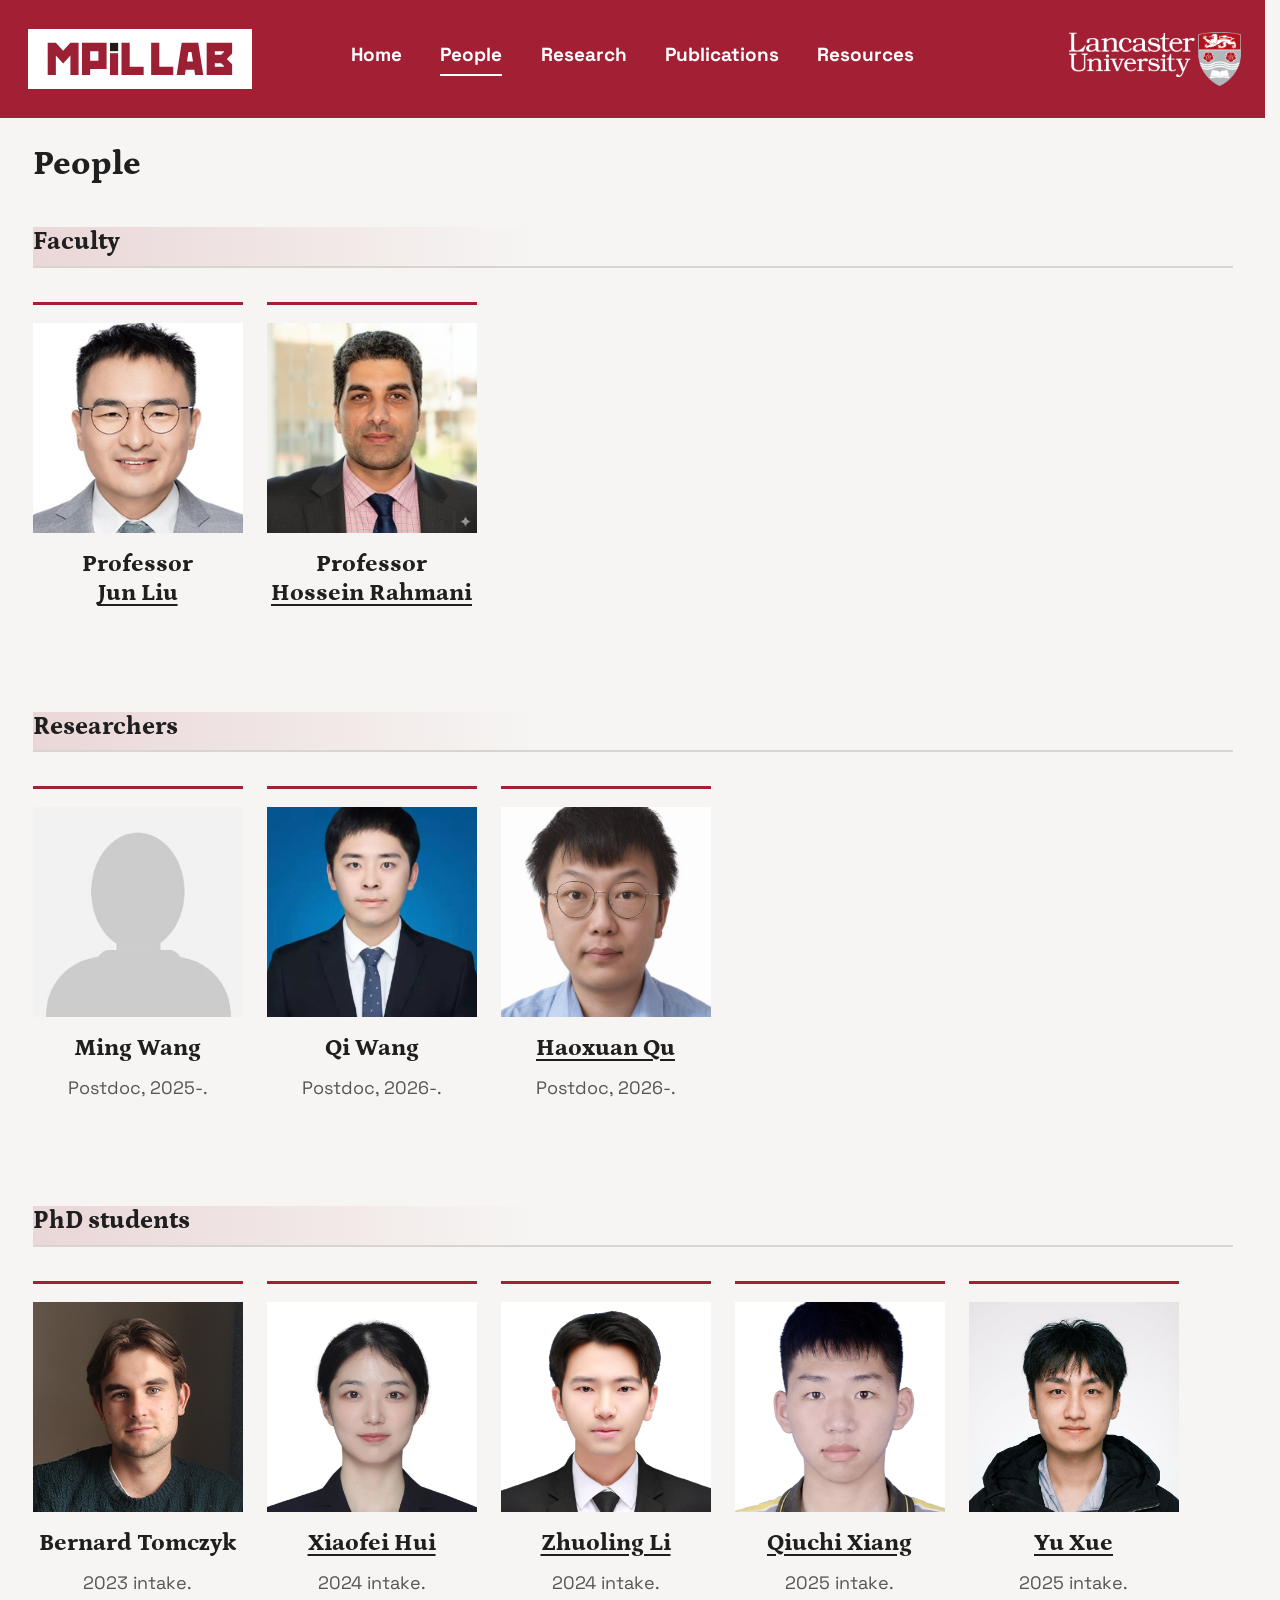
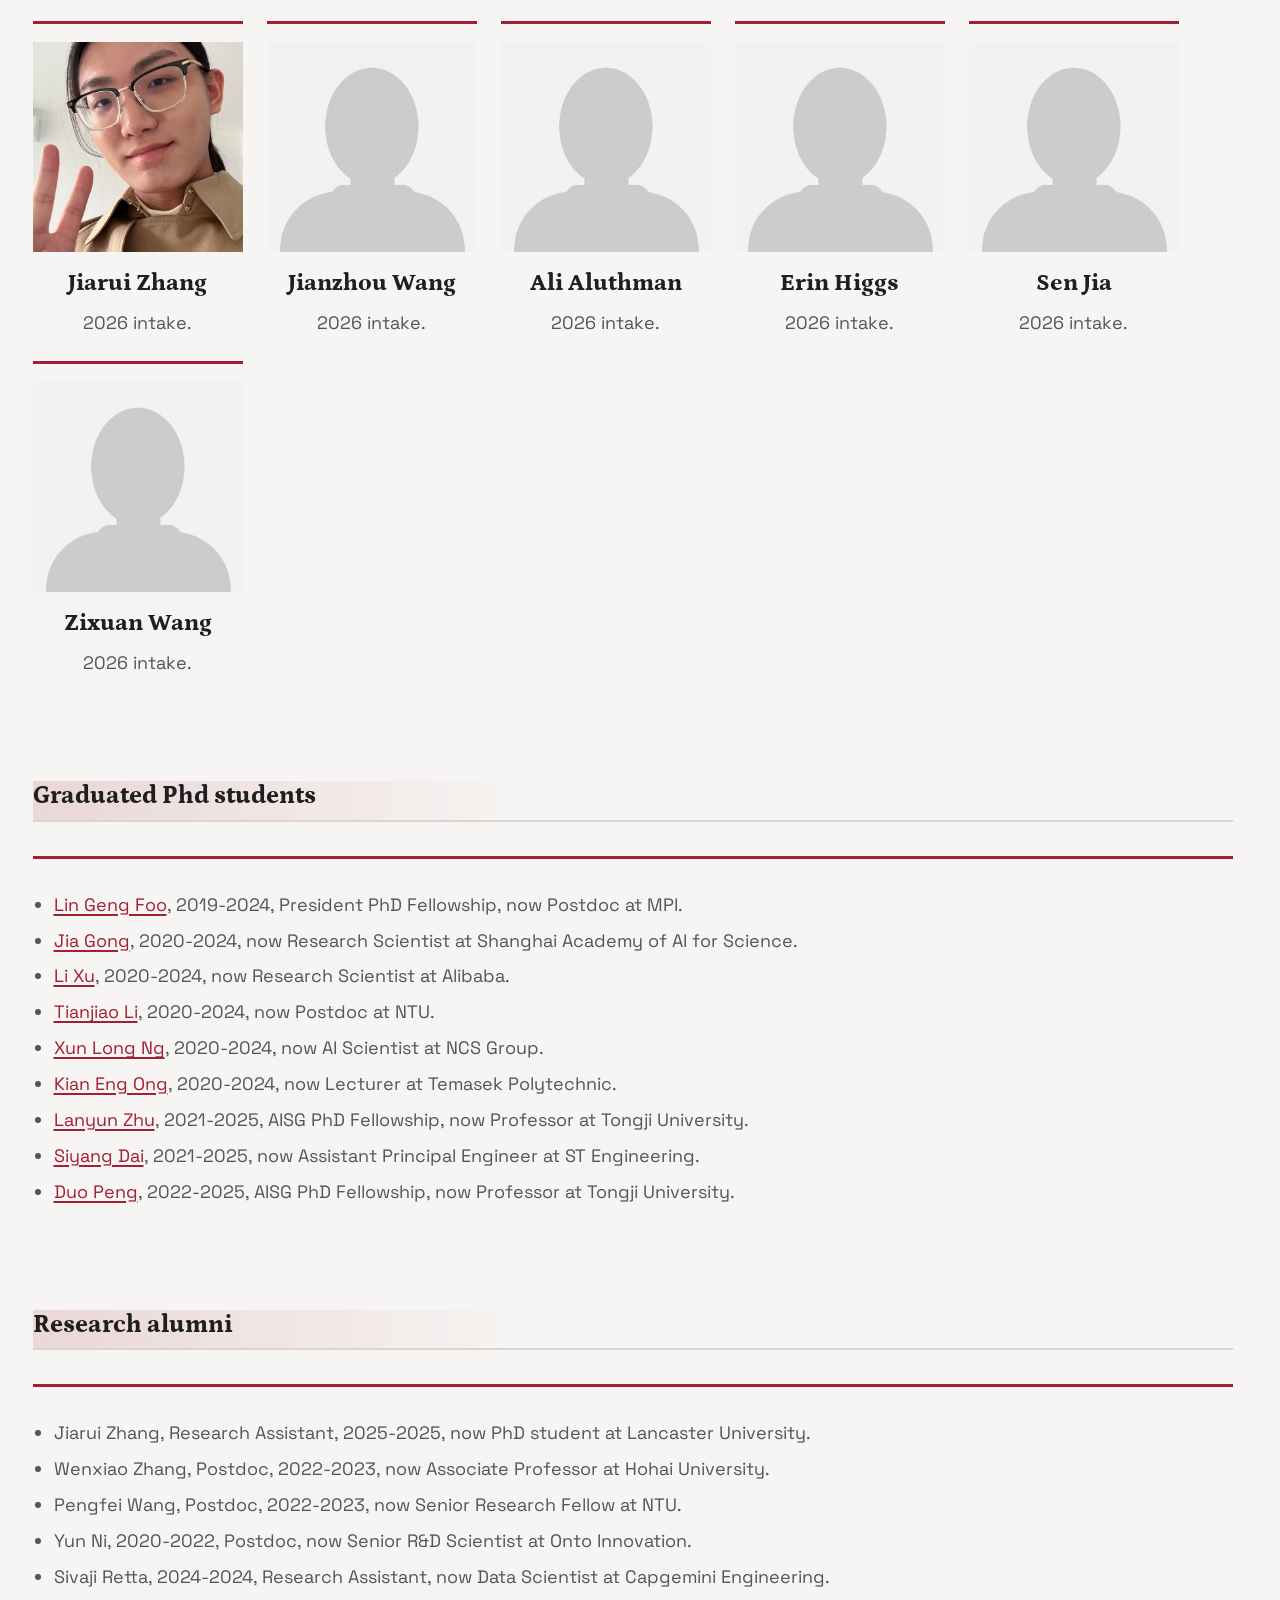
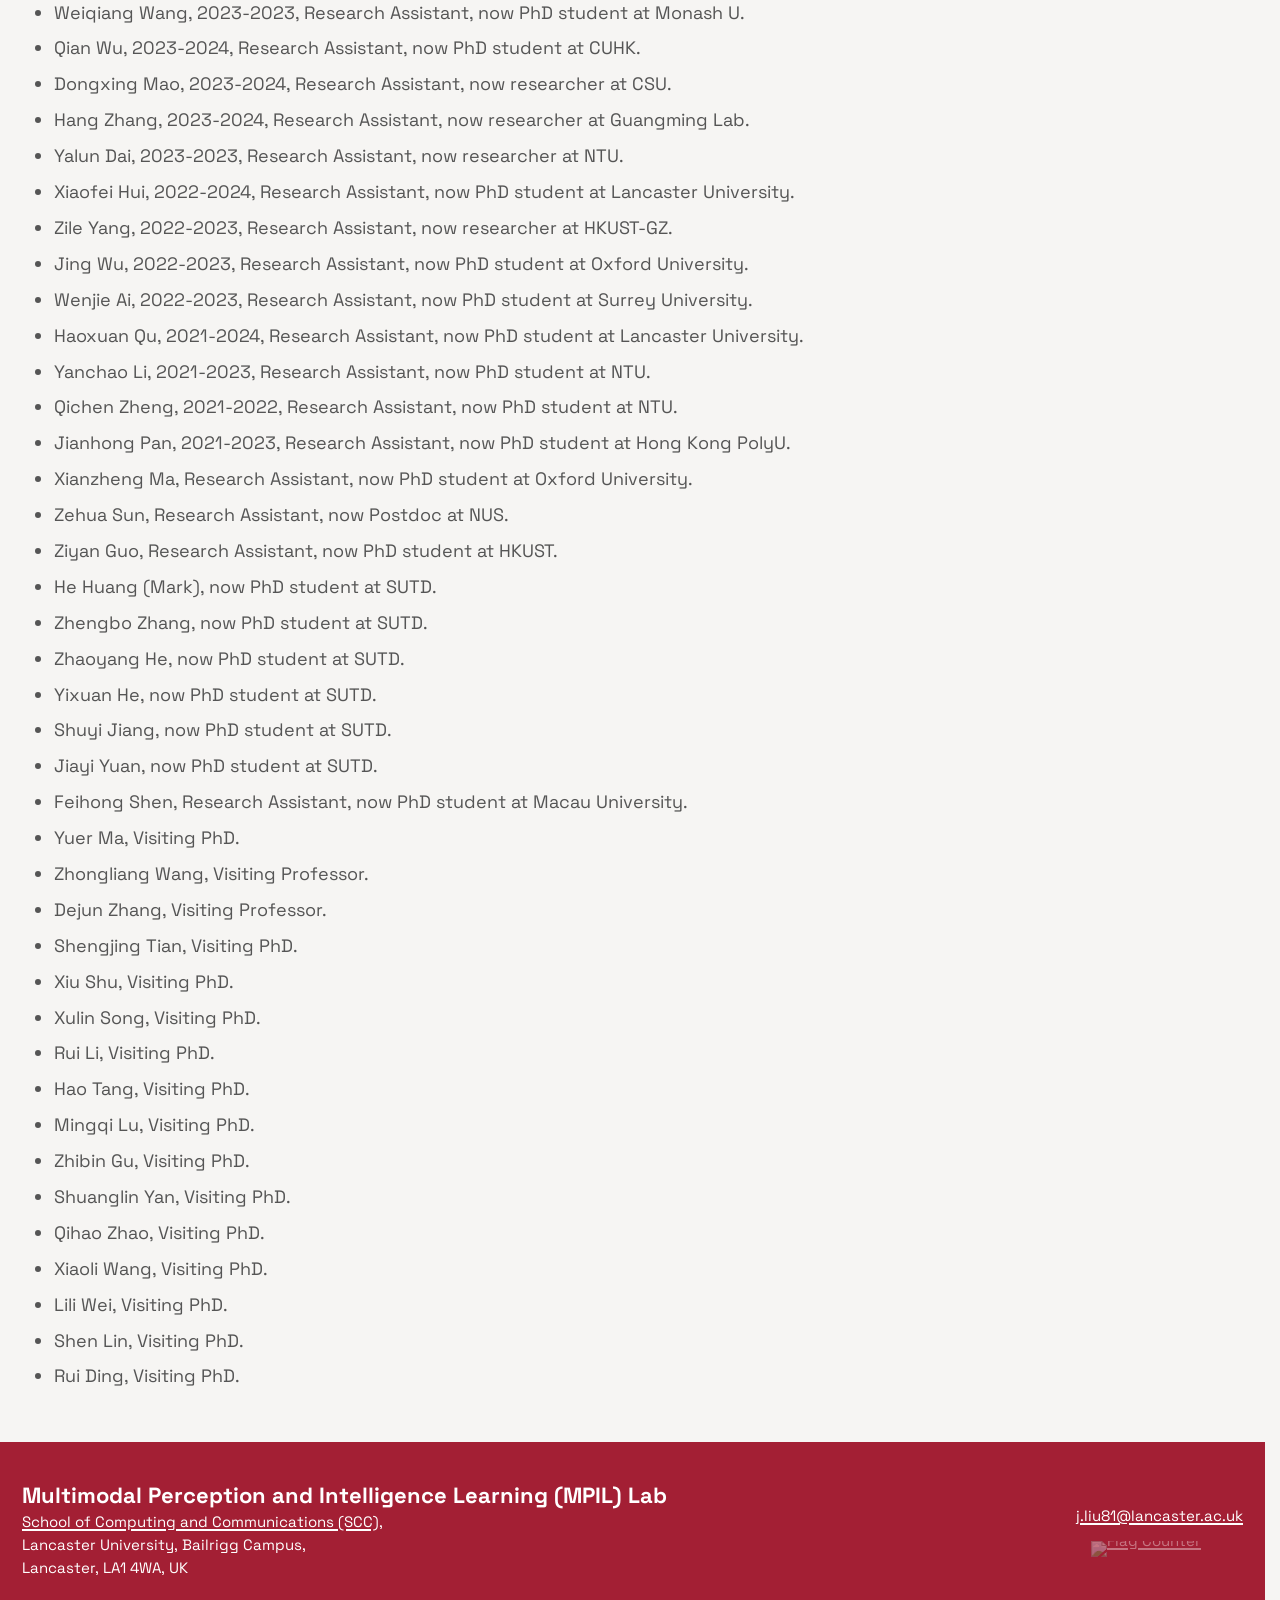
==== commit 072ad820: "2026-08-19" ====
--- a/people/index.html
+++ b/people/index.html
@@ -35,12 +35,13 @@
         <section class="section">
           <div class="section-head">
             <div>
-              <h2>Postdoctoral researchers</h2>
+              <h2>Researchers</h2>
             </div>
           </div>
           <div class="people-grid">
             <article class="profile"><img class="profile-photo" src="../assets/people/none.jpg" alt="Ming Wang"><h3>Ming Wang</h3><p>Postdoc, 2025-.</p></article>
             <article class="profile"><img class="profile-photo" src="../assets/people/qi-wang.jpg" alt="Qi Wang"><h3>Qi Wang</h3><p>Postdoc, 2026-.</p></article>
+            <article class="profile"><img class="profile-photo" src="../assets/people/haoxuan-qu.png" alt="Haoxuan Qu"><h3><a href="https://scholar.google.com/citations?user=fR83-ycAAAAJ">Haoxuan Qu</a></h3><p>Postdoc, 2026-.</p></article>
           </div>
         </section>
 
@@ -52,7 +53,6 @@
           </div>
           <div class="people-grid">
             <article class="profile"><img class="profile-photo" src="../assets/people/Bernard%20Tomczyk.jpg" alt="Bernard Tomczyk"><h3>Bernard Tomczyk</h3><p>2023 intake.</p></article>
-            <article class="profile"><img class="profile-photo" src="../assets/people/haoxuan-qu.png" alt="Haoxuan Qu"><h3><a href="https://scholar.google.com/citations?user=fR83-ycAAAAJ">Haoxuan Qu</a></h3><p>2024 intake.</p></article>
             <article class="profile"><img class="profile-photo" src="../assets/people/xiaofei-hui.jpeg" alt="Xiaofei Hui"><h3><a href="https://scholar.google.com/citations?user=JeEv__IAAAAJ">Xiaofei Hui</a></h3><p>2024 intake.</p></article>
             <article class="profile"><img class="profile-photo" src="../assets/people/zhuoling-li.png" alt="Zhuoling Li"><h3><a href="https://scholar.google.com/citations?user=9BAxU1MAAAAJ">Zhuoling Li</a></h3><p>2024 intake.</p></article>
             <article class="profile"><img class="profile-photo" src="../assets/people/qiuchi-xiang.png" alt="Qiuchi Xiang"><h3><a href="https://scholar.google.com/citations?hl=zh-CN&amp;user=TsSFijMAAAAJ&amp;view_op=list_works&amp;sortby=pubdate">Qiuchi Xiang</a></h3><p>2025 intake.</p></article>
--- a/assets/site.css
+++ b/assets/site.css
@@ -1246,6 +1246,43 @@
   background: #f3c7cf;
 }
 
+body .publication-links {
+  display: block;
+  margin-top: 7px;
+}
+
+body .publication-link {
+  color: var(--accent);
+  font-family: inherit;
+  font-size: 17px;
+  font-weight: 400;
+  line-height: 1.42;
+  text-decoration: none;
+  text-underline-offset: 3px;
+}
+
+body .publication-link-separator {
+  color: var(--accent);
+  font-size: 17px;
+  line-height: 1.42;
+}
+
+body a.publication-link:hover {
+  text-decoration: underline;
+}
+
+body .publication-link:focus-visible {
+  outline: 2px solid var(--accent);
+  outline-offset: 3px;
+}
+
+@media (max-width: 640px) {
+  body .publication-link,
+  body .publication-link-separator {
+    font-size: 16px;
+  }
+}
+
 body .site-footer {
   border-top: 4px solid var(--accent);
   background: var(--accent);
@@ -1648,6 +1685,7 @@
 body.research-page .research-direction-media {
   display: grid;
   min-height: 210px;
+  align-self: center;
   align-items: center;
   background: var(--pale);
 }
@@ -1830,7 +1868,7 @@
   align-items: center;
   justify-content: flex-start;
   padding: 0 28px;
-  background: #000 !important;
+  background: var(--accent) !important;
   border: 0 !important;
   box-shadow: none !important;
   color: #fff !important;
@@ -1844,9 +1882,18 @@
   text-wrap: balance;
 }
 
+.site-header .brand-logo {
+  display: block;
+  box-sizing: border-box;
+  width: min(100%, 276px);
+  height: auto;
+  padding: 12px 18px;
+  background: #fff;
+}
+
 .site-header .nav > .brand:hover,
 body .site-header .nav > .brand:hover {
-  background: #000 !important;
+  background: var(--accent) !important;
   color: #fff !important;
   text-decoration: none;
 }
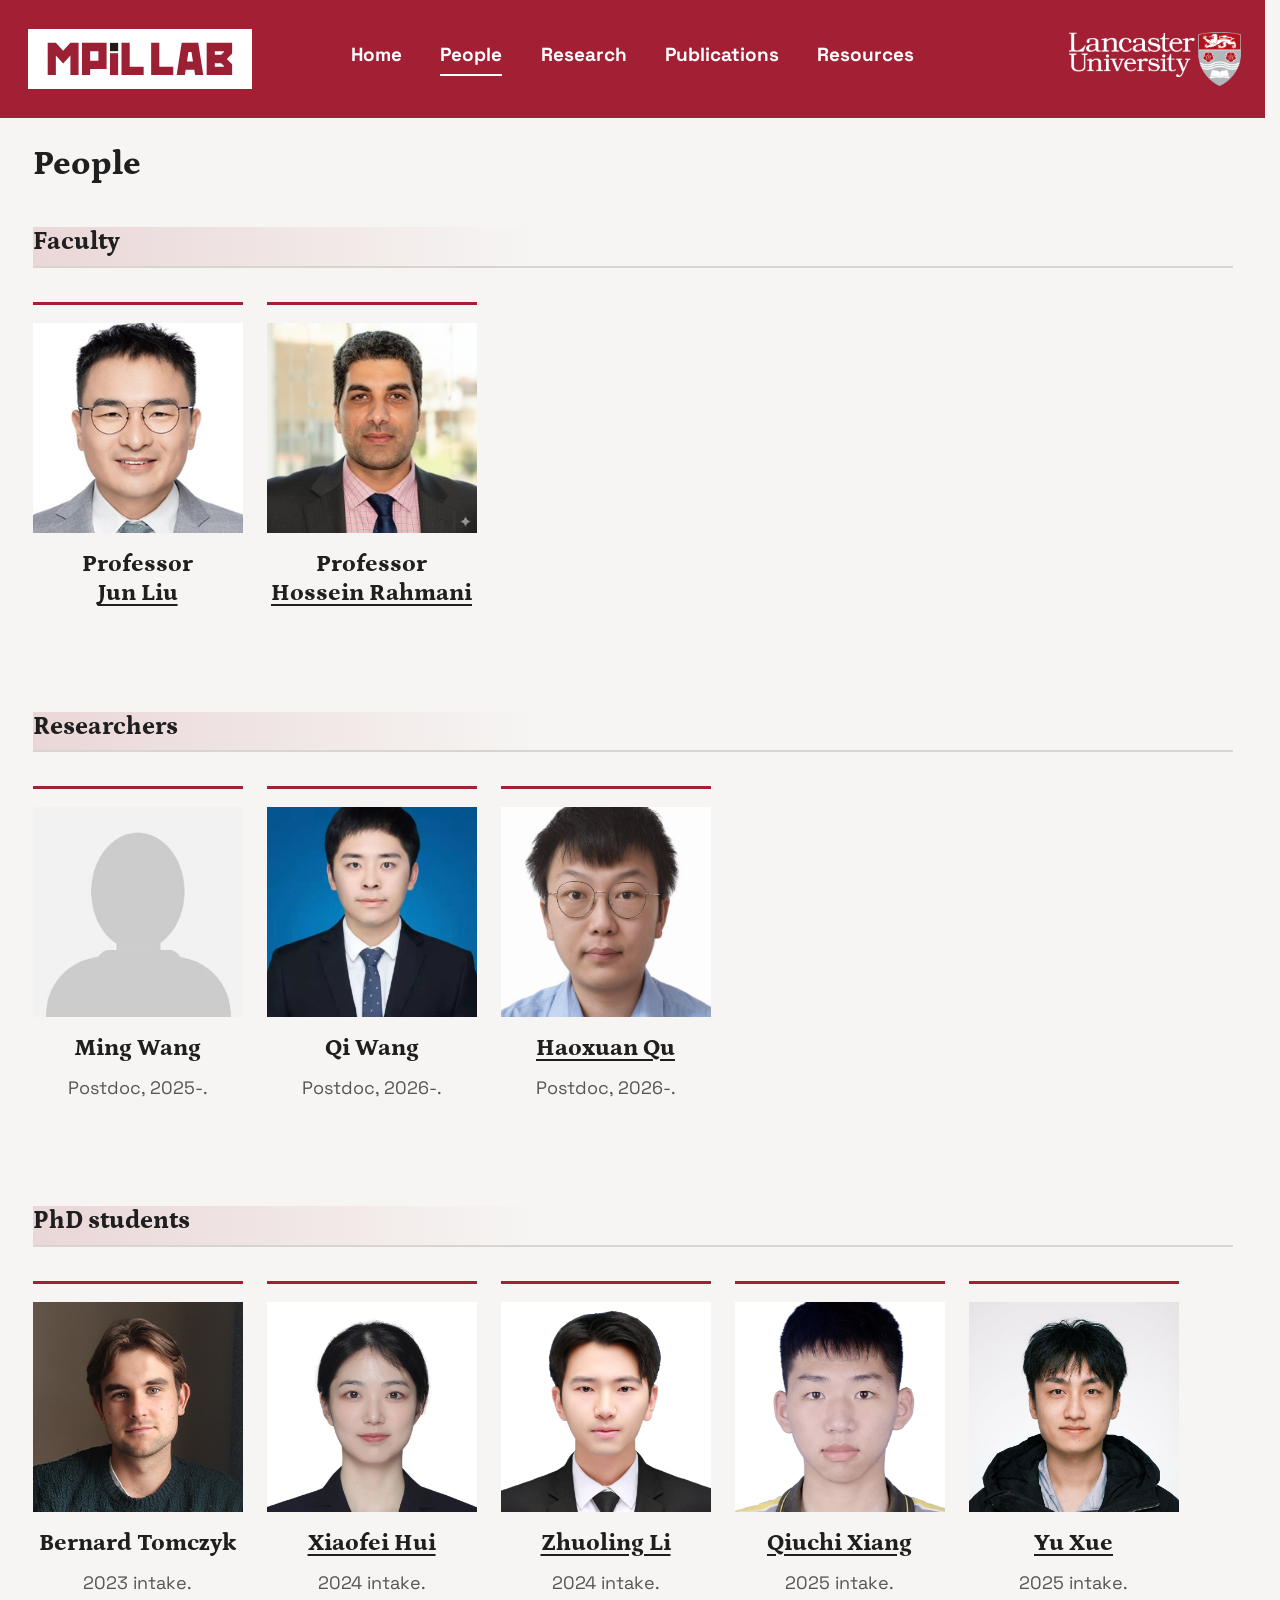
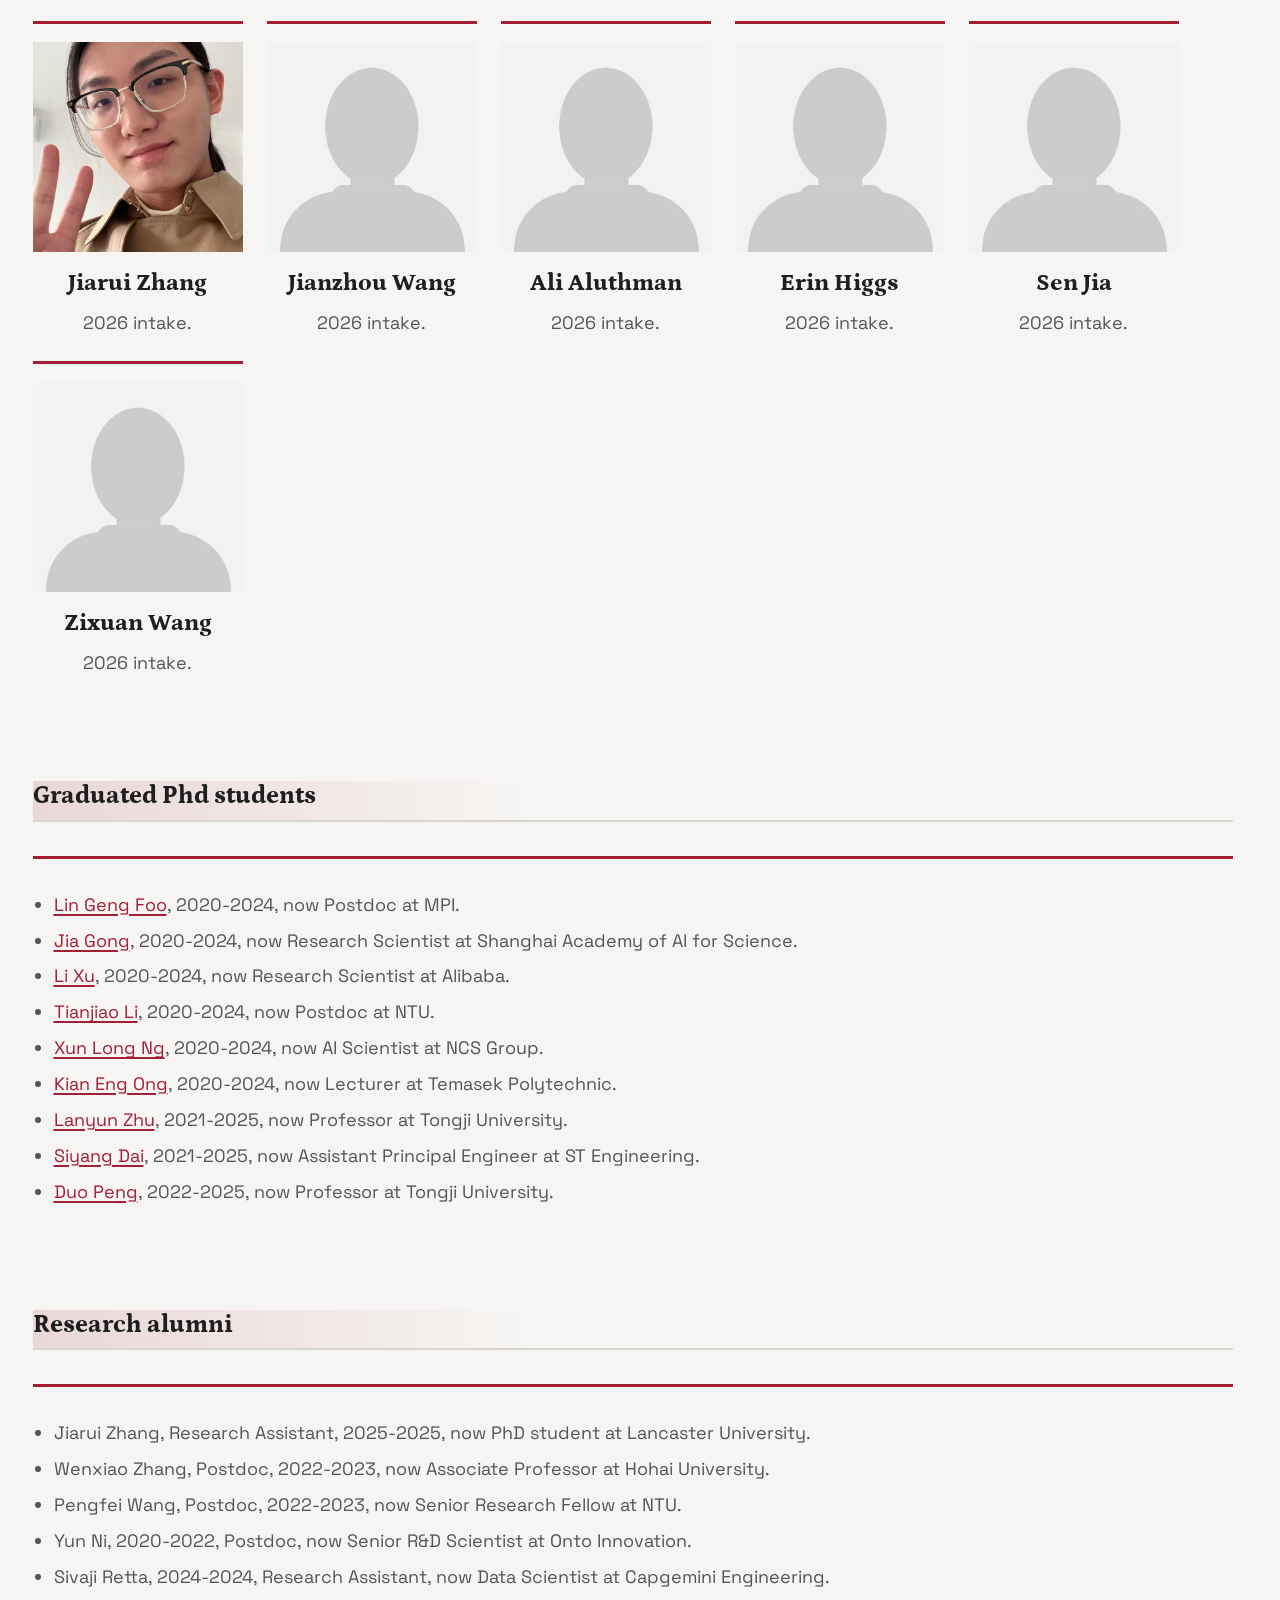
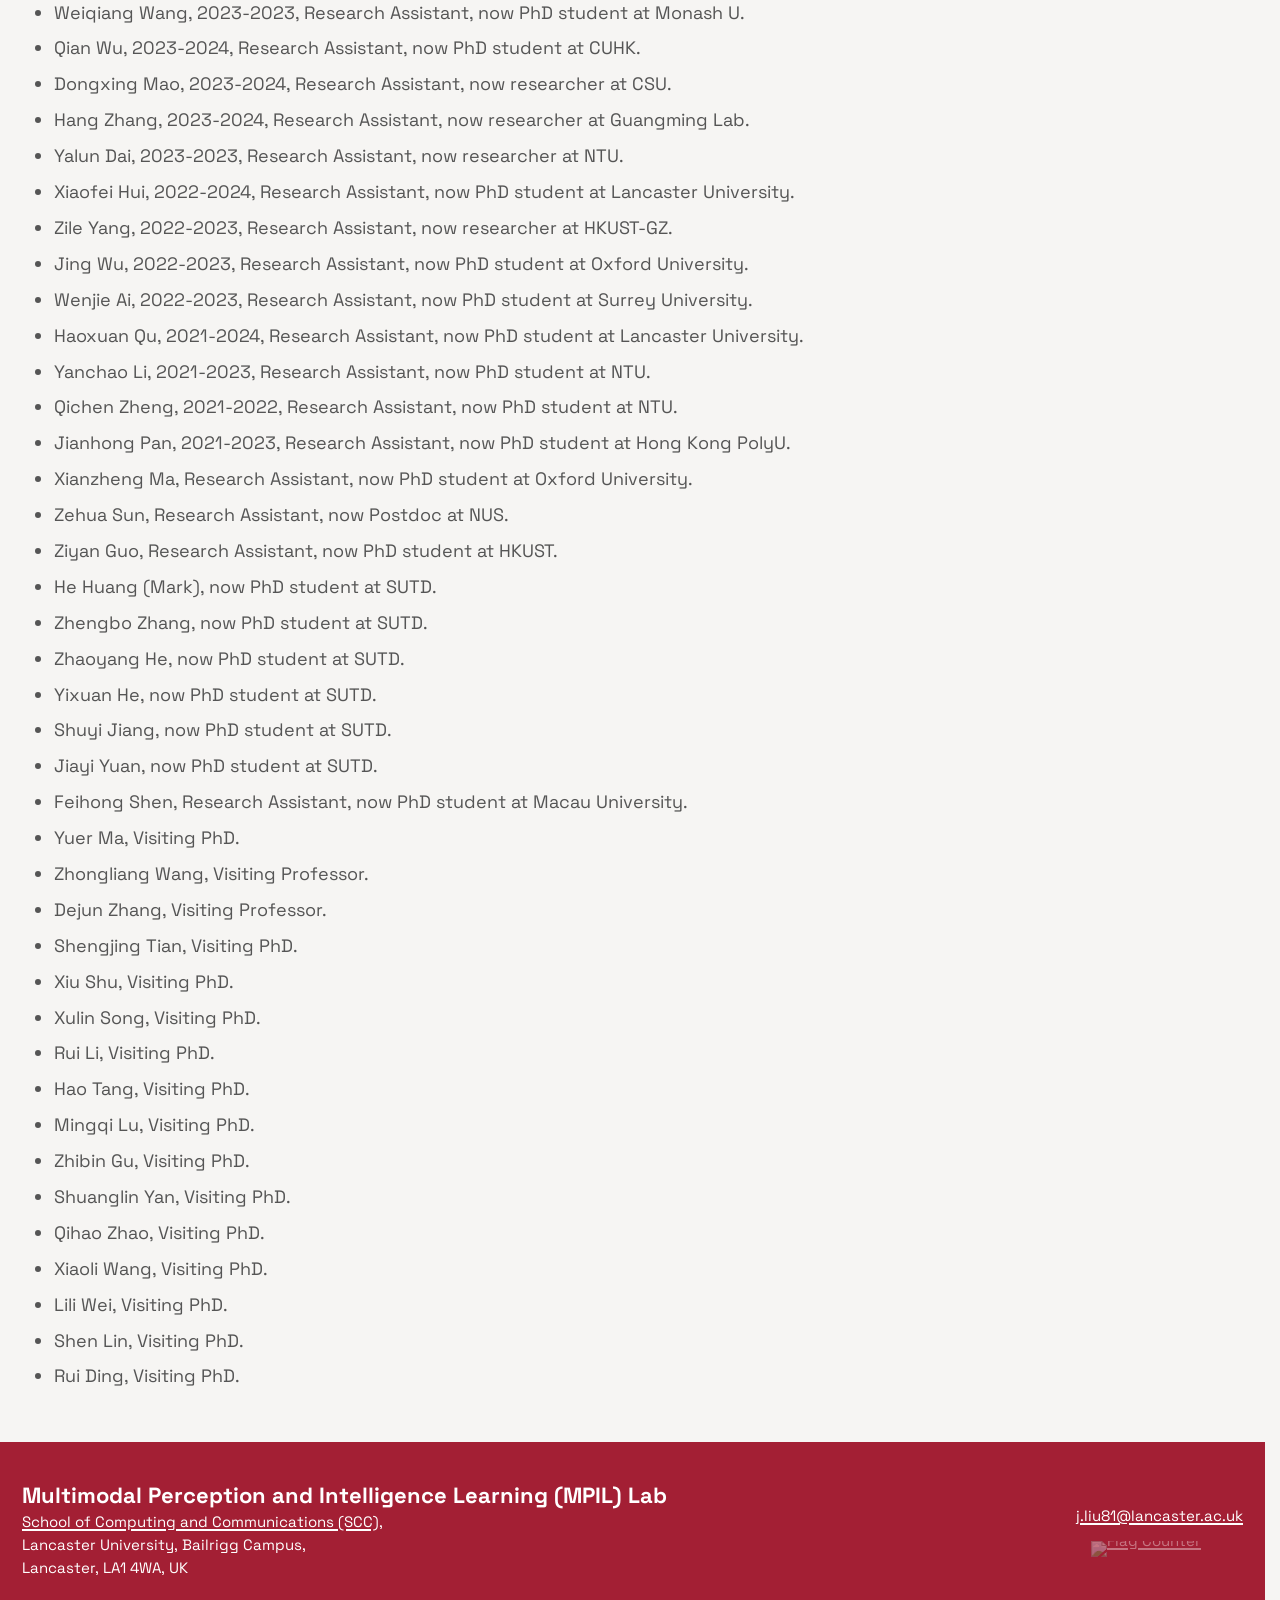
==== commit c3d371c5: "Update timeline entries for Lin Geng Foo and others" ====
--- a/people/index.html
+++ b/people/index.html
@@ -74,15 +74,15 @@
           </div>
           <article class="timeline">
             <ul class="content-list">
-              <li><a href="https://scholar.google.com/citations?hl=zh-CN&amp;user=BDEOhasAAAAJ">Lin Geng Foo</a>, 2019-2024, President PhD Fellowship, now Postdoc at MPI.</li>
+              <li><a href="https://scholar.google.com/citations?hl=zh-CN&amp;user=BDEOhasAAAAJ">Lin Geng Foo</a>, 2020-2024, now Postdoc at MPI.</li>
               <li><a href="https://scholar.google.com/citations?hl=zh-CN&amp;user=ZV-ThegAAAAJ">Jia Gong</a>, 2020-2024, now Research Scientist at Shanghai Academy of AI for Science.</li>
               <li><a href="https://scholar.google.com/citations?hl=zh-CN&amp;user=eZWXOqYAAAAJ">Li Xu</a>, 2020-2024, now Research Scientist at Alibaba.</li>
               <li><a href="https://scholar.google.com/citations?hl=zh-CN&amp;user=so6xMg8AAAAJ">Tianjiao Li</a>, 2020-2024, now Postdoc at NTU.</li>
               <li><a href="https://scholar.google.com/citations?hl=zh-CN&amp;user=7wcY9PYAAAAJ">Xun Long Ng</a>, 2020-2024, now AI Scientist at NCS Group.</li>
               <li><a href="https://scholar.google.com/citations?hl=zh-CN&amp;user=3hLm8PoAAAAJ">Kian Eng Ong</a>, 2020-2024, now Lecturer at Temasek Polytechnic.</li>
-              <li><a href="https://scholar.google.com/citations?hl=zh-CN&amp;user=urOSnlQAAAAJ">Lanyun Zhu</a>, 2021-2025, AISG PhD Fellowship, now Professor at Tongji University.</li>
+              <li><a href="https://scholar.google.com/citations?hl=zh-CN&amp;user=urOSnlQAAAAJ">Lanyun Zhu</a>, 2021-2025, now Professor at Tongji University.</li>
               <li><a href="https://scholar.google.com/citations?hl=zh-CN&amp;user=AUlWRWAAAAAJ">Siyang Dai</a>, 2021-2025, now Assistant Principal Engineer at ST Engineering.</li>
-              <li><a href="https://scholar.google.com/citations?hl=zh-CN&amp;user=DixuxWQAAAAJ">Duo Peng</a>, 2022-2025, AISG PhD Fellowship, now Professor at Tongji University.</li>
+              <li><a href="https://scholar.google.com/citations?hl=zh-CN&amp;user=DixuxWQAAAAJ">Duo Peng</a>, 2022-2025, now Professor at Tongji University.</li>
             </ul>
           </article>
         </section>
